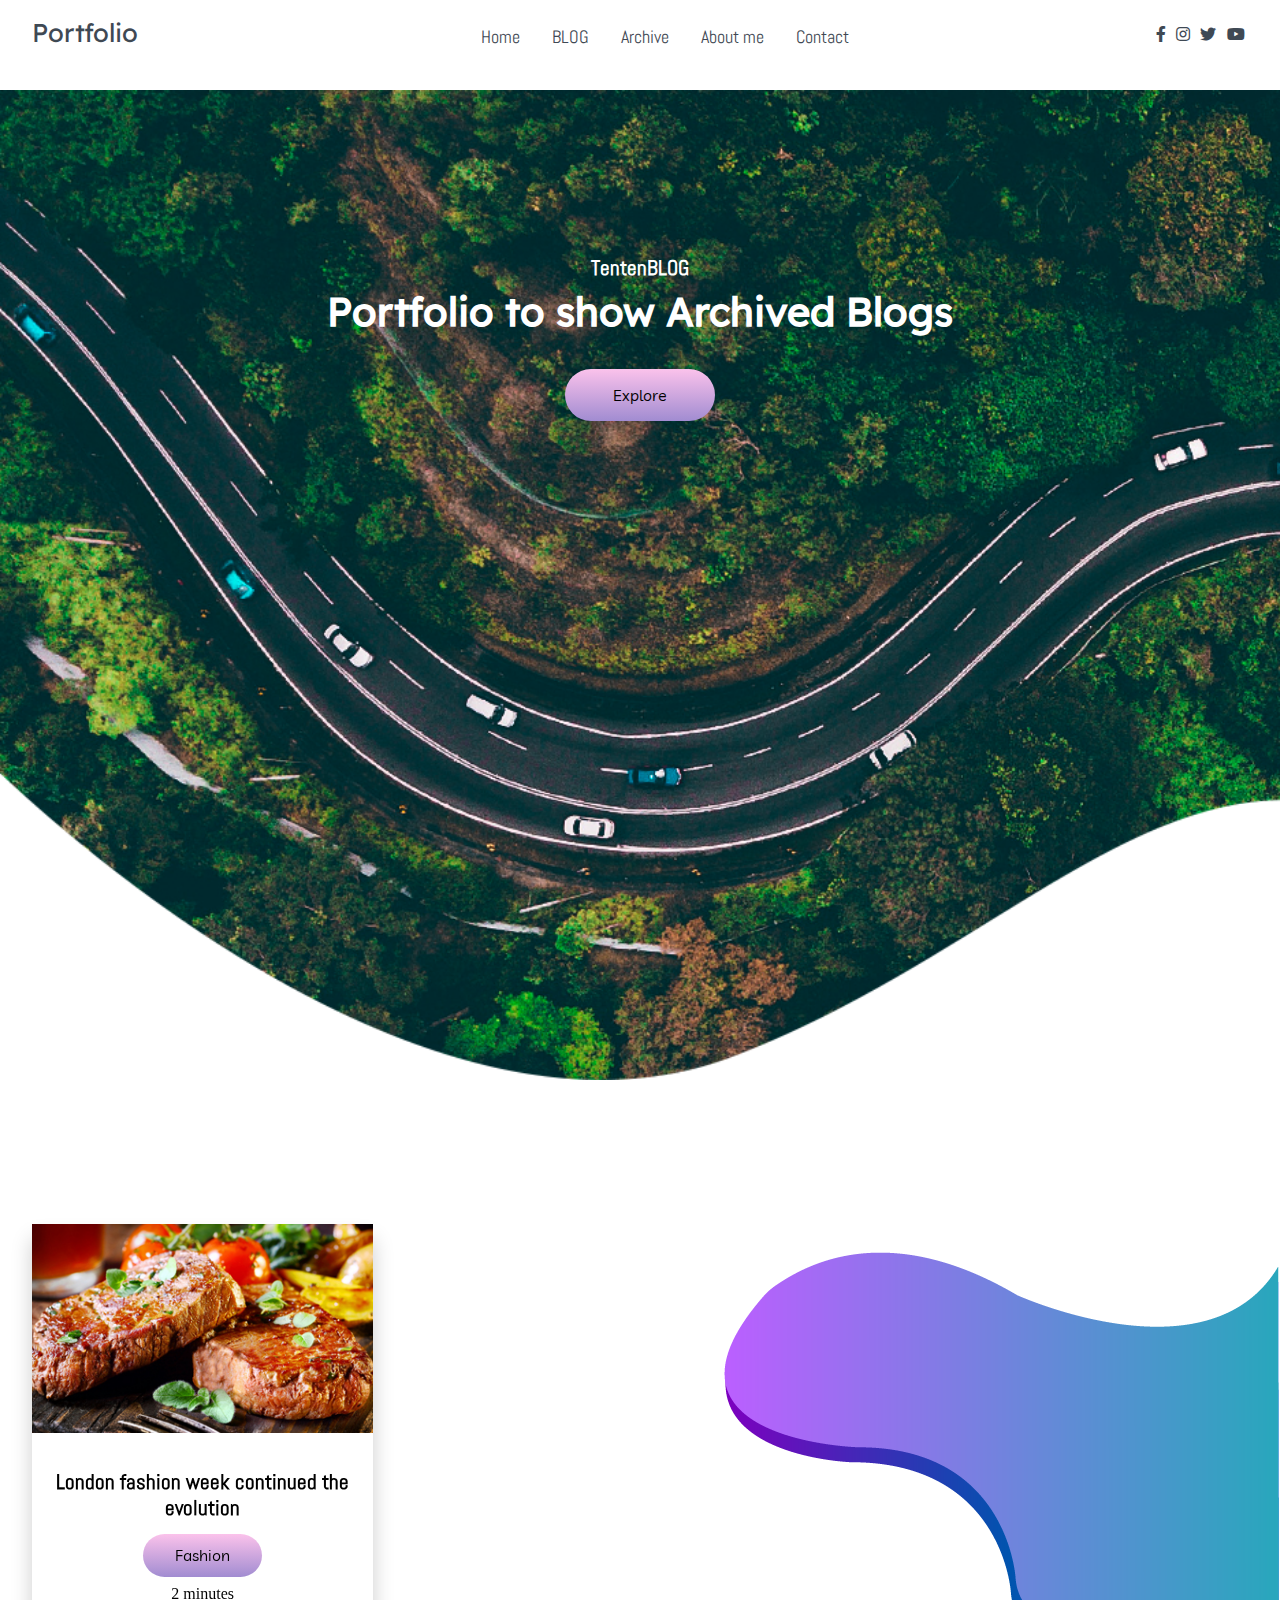
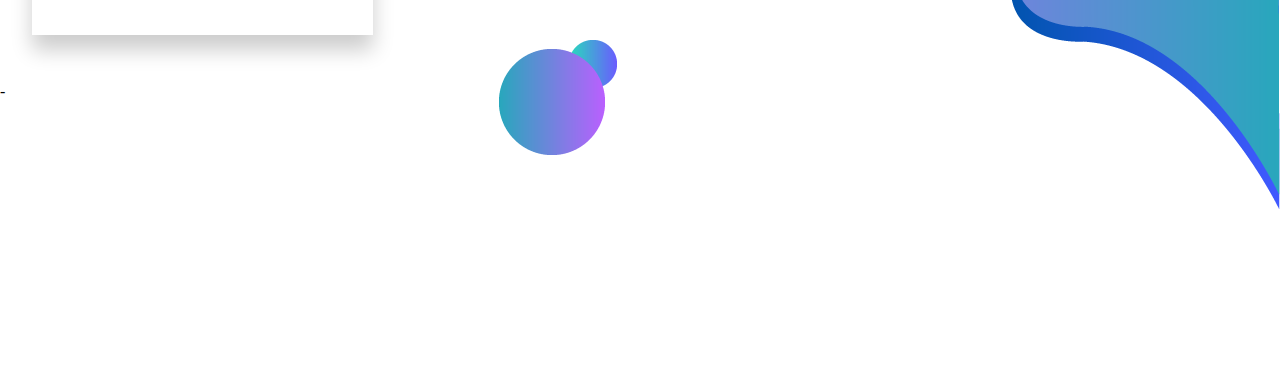
==== index.html @ d6007e3b "commit codeblog main +asset" ====
<!DOCTYPE html>
<html lang="en">
    
<head>
    <meta charset="UTF-8">
    <meta http-equiv="X-UA-Compatible" content="IE=edge">
    <meta name="viewport" content="width=device-width, initial-scale=1.0">
    <title>TentenBLOG</title>

    <!-- Custom style-->
    <link rel="stylesheet" href="css/all.css">
    <link rel="stylesheet" href="css/owl.carousel.min.css">
    <link rel="stylesheet" href="css/owl.theme.default.min.css">
    <link rel="stylesheet" href="css/style.css">

</head>
<body>

    <!----------- Navigation ------------->
    <nav class="nav"> 
        <div class  = 'nav-menu flex-row'>
            <div class="nav-brand">
                <a href="#" class="text-gray">Portfolio</a>
            </div>
                <div class="toggle-collapse">
                    <div class="toggle-icons">
                        <i class="fas fa-bars"></i>
                    </div>
                </div>
            <div>
            <ul class='nav-items'> 
                <li class="nav-link">
                    <a href="#">Home</a>
                </li>
                <li class="nav-link">
                    <a href="#">BLOG</a>
                </li>
                <li class="nav-link">
                    <a href="#">Archive</a>
                </li>
                <li class="nav-link">
                    <a href="#">About me</a>
                </li>
                <li class="nav-link">
                    <a href="#">Contact</a>
                </li>
            </ul> 
            </div>
            <div class="social text-gray">
                <a href='#'><i class="fab fa-facebook-f"></i></a>
                <a href='#'><i class="fab fa-instagram"></i></a>
                <a href='#'><i class="fab fa-twitter"></i></a>
                <a href='#'><i class="fab fa-youtube"></i></a>
                <!-- <a href='#'><i class="fab fa-medium"></i></a> -->
            </div>
        </div>

    </nav>
    <!----------- Navigation ------------->


    <!----------- Main ------------->
    <main>
        <!---------site title------------->
        <section class="site-title">
            <div class="site-background">
                <h3>TentenBLOG</h3>
                <h1>Portfolio to show Archived Blogs</h1> 
                <button class="btn">Explore</button>
            </div>
        </section>

    <!------site tittle-->
    <!----- BLog Carousel ------>
    <section>
        <div class="blog">
            <div class="container">
                <div class = "owl-carousel owl-theme blog-post">
                    <div class="blog-content">
                        <img src= './assets/Blog-post/post-1.jpg' alt = 'post-1'> 
                        <div class="blog-title">
                            <h3>London fashion week continued the evolution</h3>
                            <button class='btn btn-blog'> Fashion</button>
                            <span>2 minutes</span> 
                        </div>
                    </div>
                </div>-
            </div>
        </div>
        </section>

    <!----------- Main ------------->



    
    </main> 


    <!----------- Navigation ------------->

    <script src="js/Jquery3.6.0.min.js"></script>

    <script src="js/owl.carousel.min.js"></script>
     <!-- custom javascript -->    
    <script src="./js/main.js"></script>
</body>
</html>
---- css/style.css ----
@import url('../css/fonts.css');

html, body {
    margin: 0%;
    box-sizing: border-box;
    overflow-x: hidden;

}
:root{  
    /* Theme color  */
    --text-gray:#3f4954;
    --text-light: #686666da;
    --bg-color: #0f0f0f; 
    --white : #fff;
    --midnight: #104f55;
    --yellow1 : #FFE699;
    --yellow2 : #FFF9B6;
    --pink1 : #FF9292;
    --pink2 : #FFCCD2; 

    /* gradient color */
    --sunset: linear-gradient(120deg, #a6c0fe 0%, #f68084 100%);
    --sky: linear-gradient(120deg, #a1c4fd 0%, #c2e9fb 100%);
    --rainny : linear-gradient(to top, #a18cd1 0%, #fbc2eb 100%);
    --spring : linear-gradient(to top, #fad0c4 0%, #ffd1ff 100%);


    /* theme font-family */
    --Abel:'Abel',cursive; 
    --Anton:'Anton',cursive;
    --Josefin:'Josefin',cursive;
    --Lexend:'Lexend',cursive; 
    --Livvic:'Livvic',cursive;

}
a{
    text-decoration: none; 
    color: var(--text-gray); 
}
.flex-row{ 
    display: flex; 
    flex-direction: row;
    flex-wrap: wrap;  
}

ul{
    list-style-type: none;
}

h1{ 
    font-family: var(--Lexend);
    font-size:  2.5rem; 

}

h2{ 
    font-family: var(--Lexend);

}

h3{
    font-family: var(--Abel);
    font-size: 1.3rem;

}

button.btn{
     border: none;
     border-radius: 2rem;
     padding: 1rem 3rem;
     font-size: 1rem; 
     font-family: var(--Livvic);
    cursor: pointer;
}
/*---nav bar---*/
.nav{ 
    background :white ;
    padding :0 2rem ; 
    height : 0rem; 
    min-height : 10vh; 
    overflow : hidden;
    transition : height 1s ease-in-out;

}

.nav .nav-menu{
     justify-content: space-between;
}

.nav .toggle-collapse{
    position: absolute;
    top: 0%;
    width:90%; 
    cursor: pointer;
    display : none ;
}
.nav .toggle-collapse .toggle-icons{
    display: flex;
    justify-content: flex-end;
    padding : 1.7rem 0; 
}

.nav .toggle-collapse .toggle-icons i{ 
    font-size: 1.4rem;
    color: var(--text-gray);
}

.collapse{
    height: 30rem;
}

.nav .nav-items{ 

    display: flex;
    margin : 0;
    
}

.nav .nav-items .nav-link{ 
    padding : 1.6rem 1rem ;
    font-size : 1.1rem; 
    position : relative;
    font-family : var(--Abel);
    font-size : 1.1rem; 
}

/* tenten can edit later */
.nav .nav-items .nav-link:hover{ 
    background-color : var(--pink1); 
}

.nav .nav-items .nav-link:hover a{
     color : var(--white);
}
.nav .nav-brand a{
    font-size:1.6rem;
    padding :1rem 0 ; 
    display : block;
    font-family :var(--Lexend);
    font-size: 1.6rem; 
}

.nav .social{ 
    padding : 1.4rem 0; 

}

.nav .social i{
    padding : 0.2rem;
}

.nav .social i:hover{
    color : var(--pink2);
} 

/*--------------Main content--------------------*/

main .site-title{ 
    background:url('../assets/Background-image.png');
    background-size: cover; 
    height: 110vh;
    display: flex;
    justify-content: center;
}

main .site-title .site-background{
    padding-top : 10rem; 
    text-align: center; 
    color: var(--white);

}

main .site-title h1,h3{ 
    margin: .3rem;
}

main .site-title .btn{ 
    margin:1.8rem; 
    background: var(--rainny);
}

main .site-title .btn:hover{ 
    background: var(--spring);
    border: 1px solid var(--white);
}
/*---------------blog----------------------*/ 
main .blog{ 
    background: url('../assets/Abract01.png');
    background-repeat: no-repeat;
    background-position: right; 
    height: 100vh;
    width: 100%;
}
main .blog .blog-post{ 
    padding-top : 6rem; 

}
main .blog-post .blog-content{
    display: flex; 
    flex-direction: column; 
    text-align: center;
    width : 80%;
    margin: 3rem 2rem; 
    box-shadow : 0 15px 20px rgba(0,0,0,0.2);
}

main .blog-content .blog-title{ 
    padding : 2rem 0 ; 
}

main .blog-content .btn-blog{
    padding : .7rem 2rem; 
    background: var(--rainny);
    margin : .5rem;
}

main .blog-content .btn-blog:hover {
    padding: .7rem 2rem;
    background: var(--spring);
    margin: .5rem;
}

main .blog-content span{ 
    display: block;
}
/*--------------Main content--------------------*/

/* Viewport less than or eaqual to 750px */
@media only screen and (max-width: 750px) {
    .nav .nav-menu,.nav .nav-items{
        flex-direction: column; 

    }
    .nav .toggle-collapse{
        display : initial;
    }
}
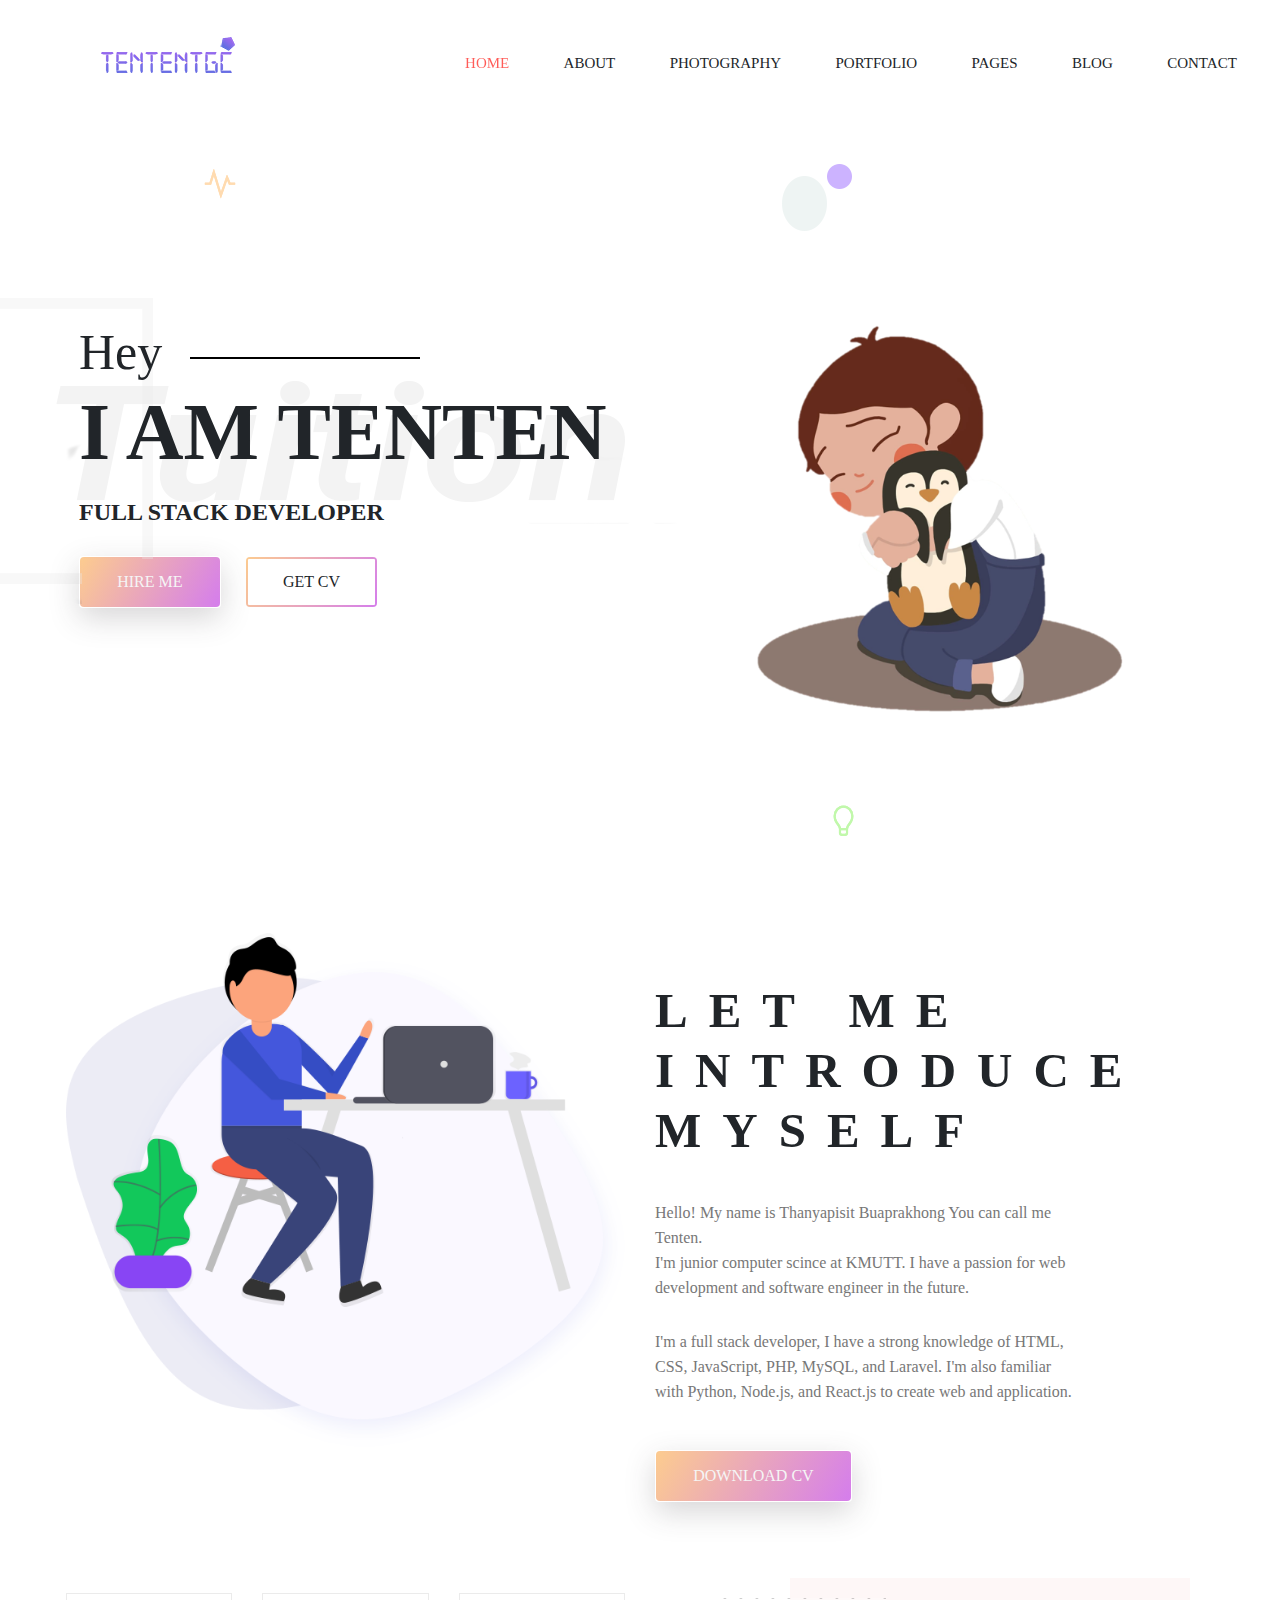
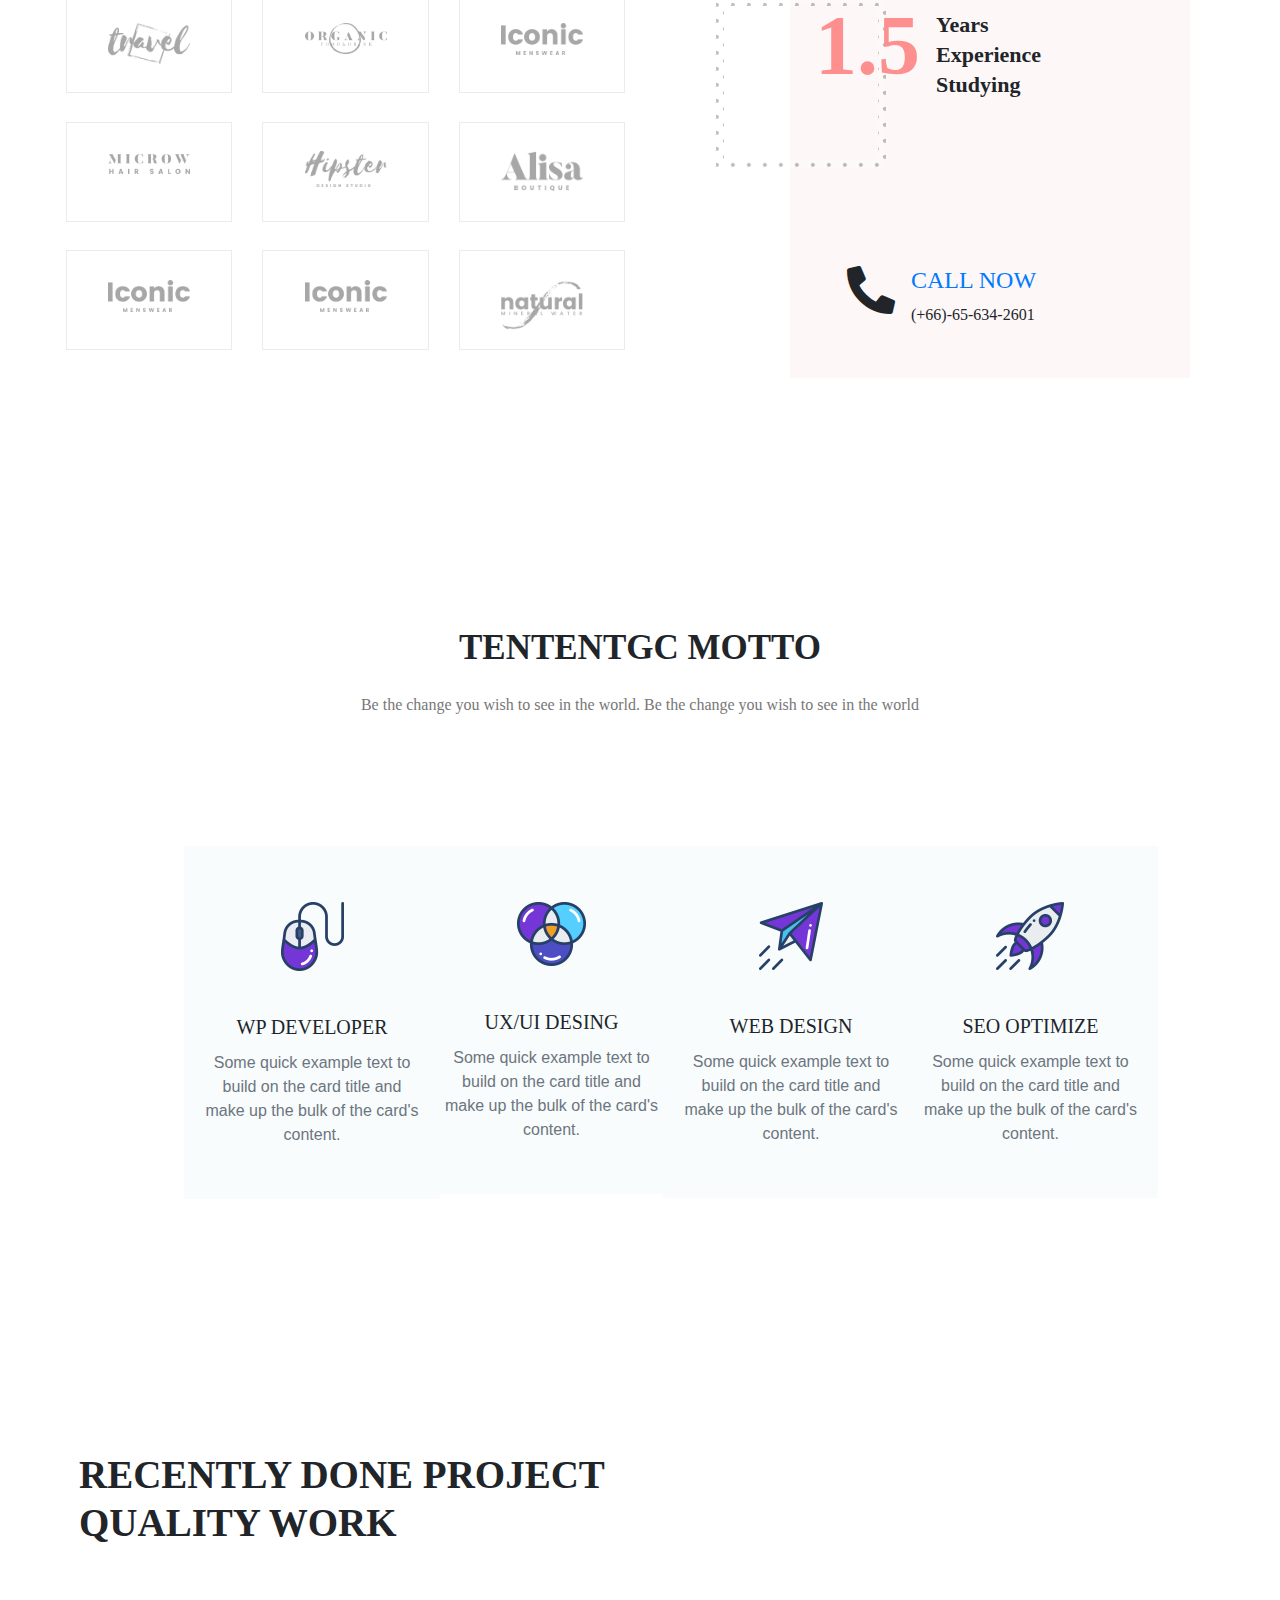
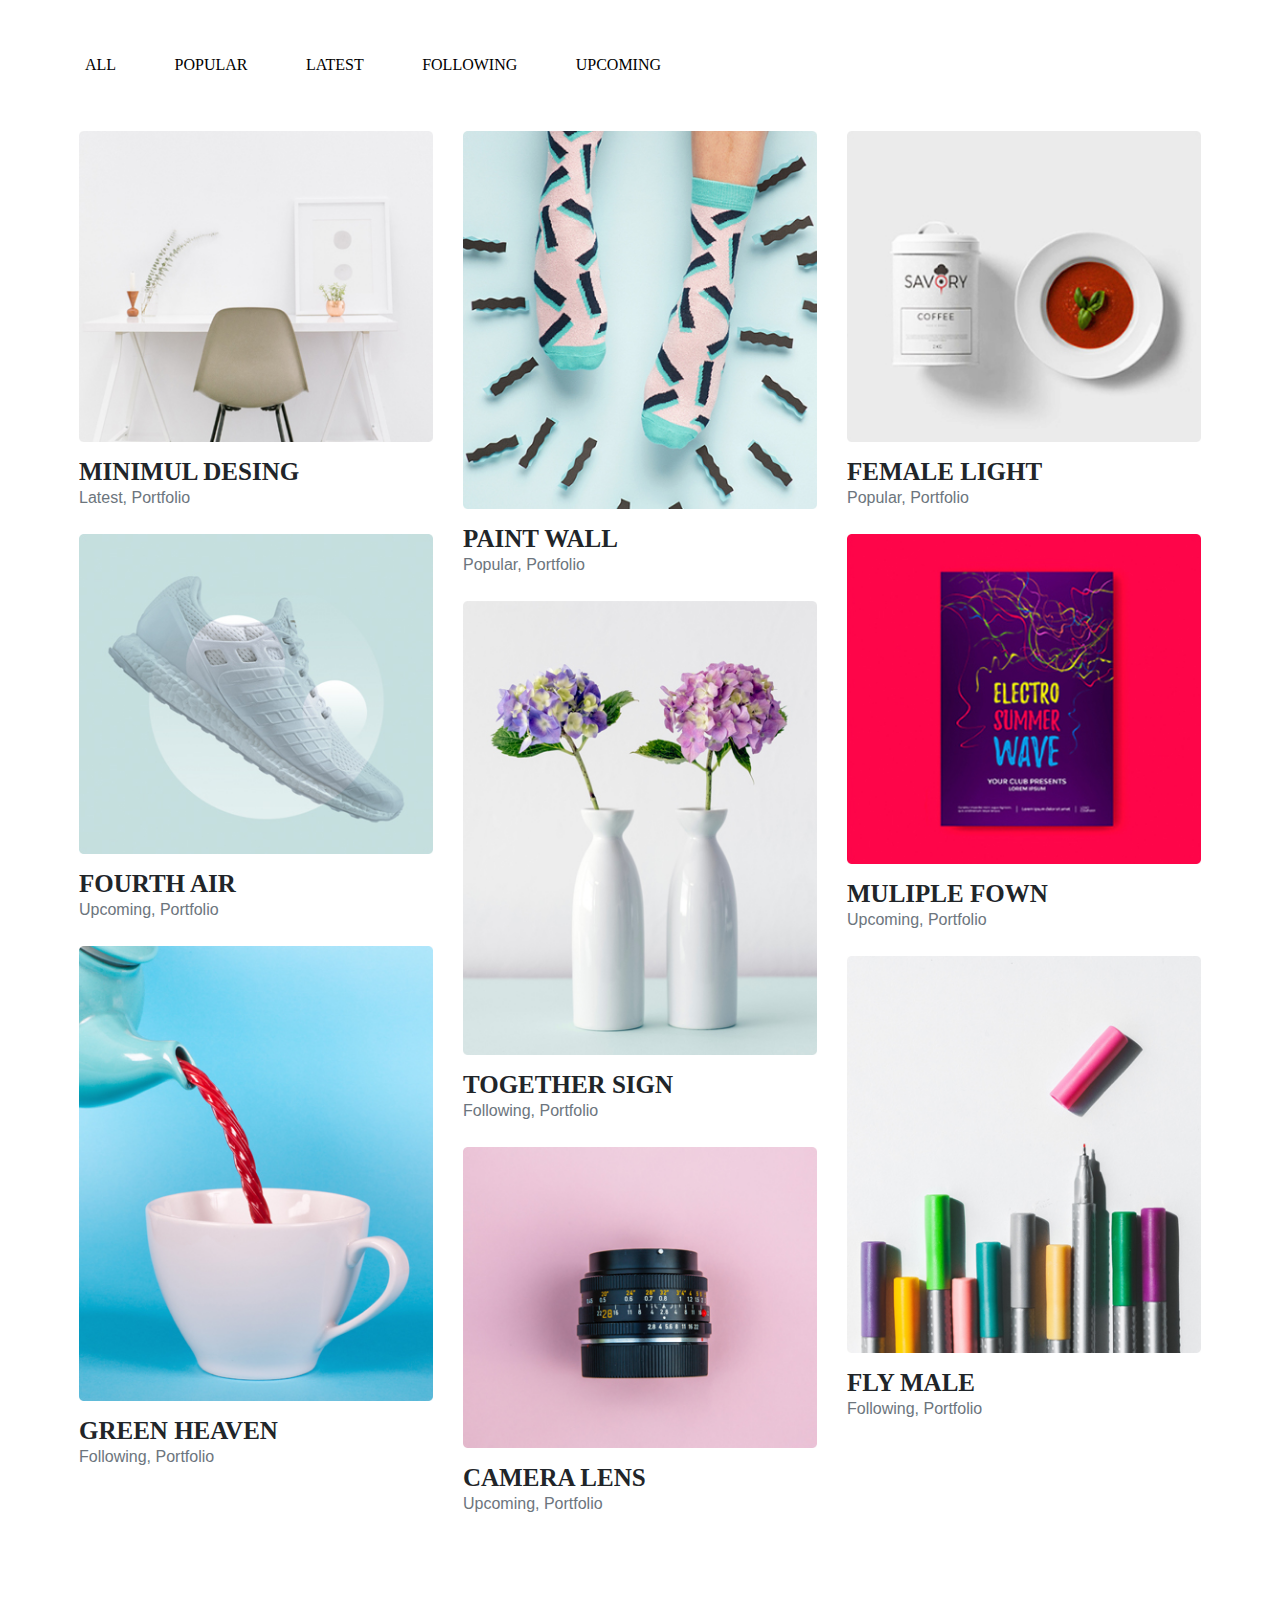
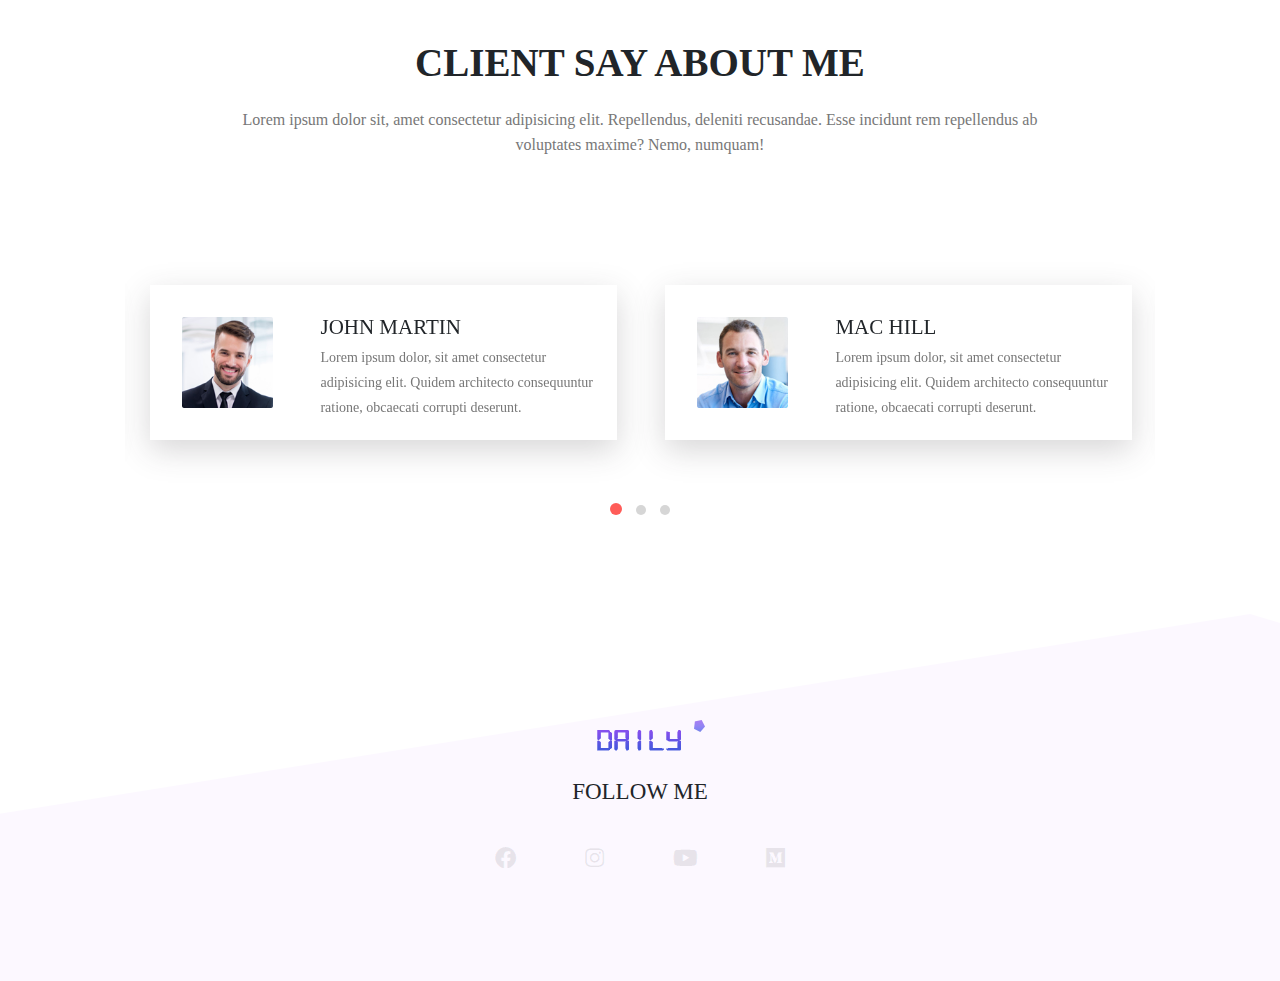
==== commit 6c1c9371: "jj" ====
--- a/index.html
+++ b/index.html
@@ -1,108 +1,576 @@
 <!DOCTYPE html>
 <html lang="en">
-    
+
 <head>
     <meta charset="UTF-8">
-    <meta http-equiv="X-UA-Compatible" content="IE=edge">
     <meta name="viewport" content="width=device-width, initial-scale=1.0">
-    <title>TentenBLOG</title>
-
-    <!-- Custom style-->
-    <link rel="stylesheet" href="css/all.css">
-    <link rel="stylesheet" href="css/owl.carousel.min.css">
-    <link rel="stylesheet" href="css/owl.theme.default.min.css">
-    <link rel="stylesheet" href="css/style.css">
+    <meta http-equiv="X-UA-Compatible" content="ie=edge">
+    <title>tenten tgc</title>
+
+
+    <!--  Bootstrap css file  -->
+    <link rel="stylesheet" href="./css/bootstrap.min.css">
+
+    <!--  font awesome icons  -->
+    <link rel="stylesheet" href="./css/all.min.css">
+
+
+    <!--  Magnific Popup css file  -->
+    <link rel="stylesheet" href="./vendor/Magnific-Popup/dist/magnific-popup.css">
+
+
+    <!--  Owl-carousel css file  -->
+    <link rel="stylesheet" href="./vendor/owl-carousel/css/owl.carousel.min.css">
+    <link rel="stylesheet" href="./vendor/owl-carousel/css/owl.theme.default.min.css">
+
+
+    <!--  custom css file  -->
+    <link rel="stylesheet" href="./css/style.css">
+
+    <!--  Responsive css file  -->
+    <link rel="stylesheet" href="./css/responsive.css">
 
 </head>
+
 <body>
 
-    <!----------- Navigation ------------->
-    <nav class="nav"> 
-        <div class  = 'nav-menu flex-row'>
-            <div class="nav-brand">
-                <a href="#" class="text-gray">Portfolio</a>
-            </div>
-                <div class="toggle-collapse">
-                    <div class="toggle-icons">
-                        <i class="fas fa-bars"></i>
-                    </div>
-                </div>
-            <div>
-            <ul class='nav-items'> 
-                <li class="nav-link">
-                    <a href="#">Home</a>
-                </li>
-                <li class="nav-link">
-                    <a href="#">BLOG</a>
-                </li>
-                <li class="nav-link">
-                    <a href="#">Archive</a>
-                </li>
-                <li class="nav-link">
-                    <a href="#">About me</a>
-                </li>
-                <li class="nav-link">
-                    <a href="#">Contact</a>
-                </li>
-            </ul> 
-            </div>
-            <div class="social text-gray">
-                <a href='#'><i class="fab fa-facebook-f"></i></a>
-                <a href='#'><i class="fab fa-instagram"></i></a>
-                <a href='#'><i class="fab fa-twitter"></i></a>
-                <a href='#'><i class="fab fa-youtube"></i></a>
-                <!-- <a href='#'><i class="fab fa-medium"></i></a> -->
-            </div>
+
+    <!--  ======================= Start Header Area ============================== -->
+
+    <header class="header_area">
+        <div class="main-menu">
+            <nav class="navbar navbar-expand-lg navbar-light">
+                <a class="navbar-brand" href="#"><img src="./img/logo2.png" alt="logo"></a>
+                <button class="navbar-toggler" type="button" data-toggle="collapse" data-target="#navbarNav"
+                    aria-controls="navbarNav" aria-expanded="false" aria-label="Toggle navigation">
+                    <span class="navbar-toggler-icon"></span>
+                </button>
+                <div class="collapse navbar-collapse" id="navbarNav">
+                    <div class="mr-auto"></div>
+                    <ul class="navbar-nav">
+                        <li class="nav-item active">
+                            <a class="nav-link" href="#">Home <span class="sr-only">(current)</span></a>
+                        </li>
+                        <li class="nav-item">
+                            <a class="nav-link" href="#">about</a>
+                        </li>
+                        <li class="nav-item">
+                            <a class="nav-link" href="#">photography</a>
+                        </li>
+                        <li class="nav-item">
+                            <a class="nav-link" href="#">portfolio</a>
+                        </li>
+                        <li class="nav-item">
+                            <a class="nav-link" href="#">pages</a>
+                        </li>
+                        <li class="nav-item">
+                            <a class="nav-link" href="#">blog</a>
+                        </li>
+                        <li class="nav-item">
+                            <a class="nav-link" href="#">contact</a>
+                        </li>
+
+                    </ul>
+                </div>
+            </nav>
         </div>
-
-    </nav>
-    <!----------- Navigation ------------->
-
-
-    <!----------- Main ------------->
-    <main>
-        <!---------site title------------->
-        <section class="site-title">
-            <div class="site-background">
-                <h3>TentenBLOG</h3>
-                <h1>Portfolio to show Archived Blogs</h1> 
-                <button class="btn">Explore</button>
+    </header>
+
+    <!--  ======================= End Header Area ============================== -->
+
+    <!--  ======================= Start Main Area ================================ -->
+    <main class="site-main">
+
+
+        <!--  ======================= Start Banner Area =======================  -->
+        <section class="site-banner">
+            <div class="container">
+                <div class="row">
+                    <div class="col-lg-6 col-md-12 site-title">
+                        <h3 class="title-text">Hey</h3>
+                        <h1 class="title-text text-uppercase">I am Tenten</h1>
+                        <h4 class="title-text text-uppercase">full stack Developer</h4>
+                        <div class="site-buttons">
+                            <div class="d-flex flex-row flex-wrap">
+                                <button type="button" class="btn button primary-button mr-4 text-uppercase">hire
+                                    me</button>
+                                <button type="button" class="btn button secondary-button text-uppercase">Get cv</button>
+                            </div>
+                        </div>
+                    </div>
+                    <div class="col-lg-6 col-md-12 banner-image">
+                        <img src="./img/banner/bg1.png" alt="banner-img" class="img-fluid">
+                    </div>
+                </div>
             </div>
         </section>
-
-    <!------site tittle-->
-    <!----- BLog Carousel ------>
-    <section>
-        <div class="blog">
+        <!--  ======================= End Banner Area =======================  -->
+
+        <!--  ========================= About Area ==========================  -->
+
+        <section class="about-area">
+            <div class="container-fluid">
+                <div class="row">
+                    <div class="col-lg-6 col-md-12">
+                        <div class="about-image">
+                            <img src="./img/about-us.png" alt="About us" class="img-fluid">
+                        </div>
+                    </div>
+                    <div class="col-lg-6 col-md-12 about-title">
+                        <h2 class="text-uppercase pt-5">
+                            <span>Let me</span>
+                            <span>introduce</span>
+                            <span>myself</span>
+                        </h2>
+                        <div class="paragraph py-4 w-75">
+                            <p class="para">
+                                Hello! My name is Thanyapisit Buaprakhong You can call me Tenten.<br>I'm junior computer scince at KMUTT. I have a passion for web development and software engineer in the future.
+                            </p>
+                            <p class="para">
+                                I'm a full stack developer, I have a strong knowledge of HTML, CSS, JavaScript, PHP, MySQL, and Laravel. I'm also familiar with Python, Node.js, and React.js to create web and application.
+                            </p>
+                        </div>
+                        <button type="button" class="btn button primary-button text-uppercase">Download cv</button>
+                    </div>
+                </div>
+            </div>
+        </section>
+
+        <!--  ========================= End About Area ==========================  -->
+
+        <!--  ======================== Brand Area ==============================  -->
+
+        <section class="brand-area">
+            <div class="container-fluid">
+                <div class="row">
+                    <div class="col-xl-6 col-lg-12 col-md-12">
+                        <div class="first-row row">
+                            <div class="col-lg-4 col-md-6 col-sm-6">
+                                <div class="single-brand">
+                                    <img src="./img/brands/logo1.png" alt="Brand-1 ">
+                                </div>
+                            </div>
+                            <div class="col-lg-4 col-md-6 col-sm-6">
+                                <div class="single-brand">
+                                    <img src="./img/brands/logo2.png" alt="Brand-2 ">
+                                </div>
+                            </div>
+                            <div class="col-lg-4 col-md-6 col-sm-6">
+                                <div class="single-brand">
+                                    <img src="./img/brands/logo3.png" alt="Brand-3 ">
+                                </div>
+                            </div>
+                            <div class="col-lg-4 col-md-6 col-sm-6">
+                                <div class="single-brand">
+                                    <img src="./img/brands/logo4.png" alt="Brand-4">
+                                </div>
+                            </div>
+                            <div class="col-lg-4 col-md-6 col-sm-6">
+                                <div class="single-brand">
+                                    <img src="./img/brands/logo5.png" alt="Brand-5 ">
+                                </div>
+                            </div>
+                            <div class="col-lg-4 col-md-6 col-sm-6">
+                                <div class="single-brand">
+                                    <img src="./img/brands/logo6.png" alt="Brand-6">
+                                </div>
+                            </div>
+                            <div class="col-lg-4 col-md-6 col-sm-6">
+                                <div class="single-brand">
+                                    <img src="./img/brands/logo7.png" alt="Brand-7 ">
+                                </div>
+                            </div>
+                            <div class="col-lg-4 col-md-6 col-sm-6">
+                                <div class="single-brand">
+                                    <img src="./img/brands/logo8.png" alt="Brand-8 ">
+                                </div>
+                            </div>
+                            <div class="col-lg-4 col-md-6 col-sm-6">
+                                <div class="single-brand">
+                                    <img src="./img/brands/logo9.png" alt="Brand-9">
+                                </div>
+                            </div>
+                        </div>
+                    </div>
+                    <div class="col-xl-6 col-lg-12 col-md-12">
+                        <div class="experience-area">
+                            <div class="d-flex flex-row years-area">
+                                <h2 class="p-3 years">1.5</h2>
+                                <h2>
+                                    <span>Years</span>
+                                    <span>Experience</span>
+                                    <span>Studying</span>
+                                </h2>
+                            </div>
+                            <div class="d-flex flex-row flex-wrap call-area">
+                                <span><i class="fas fa-phone-alt fa-3x px-3"></i></span>
+                                <div class="call-now">
+                                    <a href="#" class="text-uppercase h4 font-roboto">Call Now</a>
+                                    <span class="font-roboto py-2">(+66)-65-634-2601</span>
+                                </div>
+                            </div>
+                            <div class="bg-panel"></div>
+                        </div>
+                    </div>
+                </div>
+            </div>
+        </section>
+
+        <!--  ======================== End Brand Area ==============================  -->
+
+        <!--  ====================== Start Services Area =============================  -->
+
+        <section class="services-area">
             <div class="container">
-                <div class = "owl-carousel owl-theme blog-post">
-                    <div class="blog-content">
-                        <img src= './assets/Blog-post/post-1.jpg' alt = 'post-1'> 
-                        <div class="blog-title">
-                            <h3>London fashion week continued the evolution</h3>
-                            <button class='btn btn-blog'> Fashion</button>
-                            <span>2 minutes</span> 
-                        </div>
-                    </div>
-                </div>-
+                <div class="row">
+                    <div class="col-lg-12 text-center services-title">
+                        <h1 class="text-uppercase title-text">Tententgc Motto</h1>
+                        <p class="para">
+                          Be the change you wish to see in the world. Be the change you wish to see in the world
+                        </p>
+                    </div>
+                </div>
+                <div class="container services-list">
+                    <div class="row">
+                        <div class="col-lg-3 col-md-6 col-sm-12">
+                            <div class="services">
+                                <div class="sevices-img text-center py-4">
+                                    <img src="./img/services/s1.png" alt="Services-1">
+                                </div>
+                                <div class="card-body text-center">
+                                    <h5 class="card-title text-uppercase font-roboto">Wp developer</h5>
+                                    <p class="card-text text-secondary">
+                                        Some quick example text to build on the card
+                                        title and make up
+                                        the bulk of the card's content.
+                                    </p>
+                                </div>
+                            </div>
+                        </div>
+                        <div class="col-lg-3 col-md-6 col-sm-12">
+                            <div class="services">
+                                <div class="sevices-img text-center py-4">
+                                    <img src="./img/services/s2.png" alt="Services-2">
+                                </div>
+                                <div class="card-body text-center">
+                                    <h5 class="card-title text-uppercase font-roboto">ux/ui desing</h5>
+                                    <p class="card-text text-secondary">
+                                        Some quick example text to build on the card
+                                        title and make up
+                                        the bulk of the card's content.
+                                    </p>
+                                </div>
+                            </div>
+                        </div>
+                        <div class="col-lg-3 col-md-6 col-sm-12">
+                            <div class="services">
+                                <div class="sevices-img text-center py-4">
+                                    <img src="./img/services/s3.png" alt="Services-3">
+                                </div>
+                                <div class="card-body text-center">
+                                    <h5 class="card-title text-uppercase font-roboto">web design</h5>
+                                    <p class="card-text text-secondary">
+                                        Some quick example text to build on the card
+                                        title and make up
+                                        the bulk of the card's content.
+                                    </p>
+                                </div>
+                            </div>
+                        </div>
+                        <div class="col-lg-3 col-md-6 col-sm-12">
+                            <div class="services">
+                                <div class="sevices-img text-center py-4">
+                                    <img src="./img/services/s4.png" alt="Services-4">
+                                </div>
+                                <div class="card-body text-center">
+                                    <h5 class="card-title text-uppercase font-roboto">seo optimize</h5>
+                                    <p class="card-text text-secondary">
+                                        Some quick example text to build on the card
+                                        title and make up
+                                        the bulk of the card's content.
+                                    </p>
+                                </div>
+                            </div>
+                        </div>
+                    </div>
+                </div>
+            </div>
+        </section>
+
+        <!--  ====================== End Services Area =============================  -->
+
+        <!--  ======================= Project Area =============================  -->
+
+        <section class="project-area">
+            <div class="container">
+                <div class="project-title pb-5">
+                    <h1 class="text-uppercase title-h1">Recently Done Project</h1>
+                    <h1 class="text-uppercase title-h1">Quality Work</h1>
+                </div>
+
+                <div class="button-group">
+                    <button type="button" class="active" id="btn1" data-filter="*">All</button>
+                    <button type="button" data-filter=".popular">Popular</button>
+                    <button type="button" data-filter=".latest">Latest</button>
+                    <button type="button" data-filter=".following">Following</button>
+                    <button type="button" data-filter=".upcoming">Upcoming</button>
+                </div>
+
+                <div class="row grid">
+                    <div class="col-lg-4 col-md-6 col-sm-12 element-item latest">
+                        <div class="our-project">
+                            <div class="img">
+                                <a class="test-popup-link" href="./img/portfolio/p1.jpg">
+                                    <img src="./img/portfolio/p1.jpg" alt="portfolio-1" class="img-fluid">
+                                </a>
+                            </div>
+                            <div class="title py-4">
+                                <h4 class="text-uppercase">Minimul Desing</h4>
+                                <span class="text-secondary">Latest, Portfolio</span>
+                            </div>
+                        </div>
+                    </div>
+                    <div class="col-lg-4 col-md-6 col-sm-12 element-item popular">
+                        <div class="our-project">
+                            <div class="img">
+                                <a class="test-popup-link" href="./img/portfolio/p2.jpg">
+                                    <img src="./img/portfolio/p2.jpg" alt="portfolio-2" class="img-fluid">
+                                </a>
+                            </div>
+                            <div class="title py-4">
+                                <h4 class="text-uppercase">Paint Wall</h4>
+                                <span class="text-secondary">Popular, Portfolio</span>
+                            </div>
+                        </div>
+                    </div>
+                    <div class="col-lg-4 col-md-6 col-sm-12 element-item popular">
+                        <div class="our-project">
+                            <div class="img">
+                                <a class="test-popup-link" href="./img/portfolio/p3.jpg">
+                                    <img src="./img/portfolio/p3.jpg" alt="portfolio-3" class="img-fluid">
+                                </a>
+                            </div>
+                            <div class="title py-4">
+                                <h4 class="text-uppercase">Female light</h4>
+                                <span class="text-secondary">Popular, Portfolio</span>
+                            </div>
+                        </div>
+                    </div>
+                    <div class="col-lg-4 col-md-6 col-sm-12 element-item upcoming">
+                        <div class="our-project">
+                            <div class="img">
+                                <a class="test-popup-link" href="./img/portfolio/p4.jpg">
+                                    <img src="./img/portfolio/p4.jpg" alt="portfolio-4" class="img-fluid">
+                                </a>
+                            </div>
+                            <div class="title py-4">
+                                <h4 class="text-uppercase">Fourth Air</h4>
+                                <span class="text-secondary">Upcoming, Portfolio</span>
+                            </div>
+                        </div>
+                    </div>
+                    <div class="col-lg-4 col-md-6 col-sm-12 element-item upcoming">
+                        <div class="our-project">
+                            <div class="img">
+                                <a class="test-popup-link" href="./img/portfolio/p5.jpg">
+                                    <img src="./img/portfolio/p5.jpg" alt="portfolio-5" class="img-fluid">
+                                </a>
+                            </div>
+                            <div class="title py-4">
+                                <h4 class="text-uppercase">Muliple fown</h4>
+                                <span class="text-secondary">Upcoming, Portfolio</span>
+                            </div>
+                        </div>
+                    </div>
+                    <div class="col-lg-4 col-md-6 col-sm-12 element-item following">
+                        <div class="our-project">
+                            <div class="img">
+                                <a class="test-popup-link" href="./img/portfolio/p6.jpg">
+                                    <img src="./img/portfolio/p6.jpg" alt="portfolio-6" class="img-fluid">
+                                </a>
+                            </div>
+                            <div class="title py-4">
+                                <h4 class="text-uppercase">Together sign</h4>
+                                <span class="text-secondary">Following, Portfolio</span>
+                            </div>
+                        </div>
+                    </div>
+                    <div class="col-lg-4 col-md-6 col-sm-12 element-item following">
+                        <div class="our-project">
+                            <div class="img">
+                                <a class="test-popup-link" href="./img/portfolio/p7.jpg">
+                                    <img src="./img/portfolio/p7.jpg" alt="portfolio-7" class="img-fluid">
+                                </a>
+                            </div>
+                            <div class="title py-4">
+                                <h4 class="text-uppercase">Green Heaven</h4>
+                                <span class="text-secondary">Following, Portfolio</span>
+                            </div>
+                        </div>
+                    </div>
+                    <div class="col-lg-4 col-md-6 col-sm-12 element-item following">
+                        <div class="our-project">
+                            <div class="img">
+                                <a class="test-popup-link" href="./img/portfolio/p8.jpg">
+                                    <img src="./img/portfolio/p8.jpg" alt="portfolio-8" class="img-fluid">
+                                </a>
+                            </div>
+                            <div class="title py-4">
+                                <h4 class="text-uppercase">Fly Male</h4>
+                                <span class="text-secondary">Following, Portfolio</span>
+                            </div>
+                        </div>
+                    </div>
+                    <div class="col-lg-4 col-md-6 col-sm-12 element-item upcoming">
+                        <div class="our-project">
+                            <div class="img">
+                                <a class="test-popup-link" href="./img/portfolio/p9.jpg">
+                                    <img src="./img/portfolio/p9.jpg" alt="portfolio-9" class="img-fluid">
+                                </a>
+                            </div>
+                            <div class="title py-4">
+                                <h4 class="text-uppercase">Camera Lens</h4>
+                                <span class="text-secondary">Upcoming, Portfolio</span>
+                            </div>
+                        </div>
+                    </div>
+                </div>
+            </div>
+        </section>
+
+        <!--  ======================= End Project Area =============================  -->
+
+        <!--  ======================== About Me Area ==============================  -->
+
+        <section class="about-area">
+            <div class="container">
+                <div class="row text-center">
+                    <div class="col-12">
+                        <div class="about-title">
+                            <h1 class="text-uppercase title-h1">Client Say about me</h1>
+                            <p class="para">
+                                Lorem ipsum dolor sit, amet consectetur adipisicing elit. Repellendus, deleniti
+                                recusandae. Esse incidunt rem repellendus ab voluptates maxime? Nemo, numquam!
+                            </p>
+                        </div>
+                    </div>
+                </div>
+            </div>
+
+            <div class="container carousel py-lg-5">
+                <div class="owl-carousel owl-theme">
+                    <div class="client row">
+                        <div class="col-lg-4 col-md-12 client-img">
+                            <img src="./img/testimonials/t1.jpg" alt="img1" class="img-fluid">
+                        </div>
+                        <div class="col-lg-8 col-md-12 about-client">
+                            <h4 class="text-uppercase">John Martin</h4>
+                            <p class="para">Lorem ipsum dolor, sit amet consectetur adipisicing elit. Quidem architecto
+                                consequuntur ratione, obcaecati corrupti deserunt.</p>
+                        </div>
+                    </div>
+                    <div class="client row">
+                        <div class="col-lg-4 col-md-12 client-img">
+                            <img src="./img/testimonials/t2.jpg" alt="img2" class="img-fluid">
+                        </div>
+                        <div class="col-lg-8 col-md-12 about-client">
+                            <h4 class="text-uppercase">Mac Hill</h4>
+                            <p class="para">Lorem ipsum dolor, sit amet consectetur adipisicing elit. Quidem architecto
+                                consequuntur ratione, obcaecati corrupti deserunt.</p>
+                        </div>
+                    </div>
+                    <div class="client row">
+                        <div class="col-lg-4 col-md-12 client-img">
+                            <img src="./img/testimonials/t1.jpg" alt="img1" class="img-fluid">
+                        </div>
+                        <div class="col-lg-8 col-md-12 about-client">
+                            <h4 class="text-uppercase">John Martin</h4>
+                            <p class="para">Lorem ipsum dolor, sit amet consectetur adipisicing elit. Quidem architecto
+                                consequuntur ratione, obcaecati corrupti deserunt.</p>
+                        </div>
+                    </div>
+                    <div class="client row">
+                        <div class="col-lg-4 col-md-12 client-img">
+                            <img src="./img/testimonials/t2.jpg" alt="img2" class="img-fluid">
+                        </div>
+                        <div class="col-lg-8 col-md-12 about-client">
+                            <h4 class="text-uppercase">Mac Hill</h4>
+                            <p class="para">Lorem ipsum dolor, sit amet consectetur adipisicing elit. Quidem architecto
+                                consequuntur ratione, obcaecati corrupti deserunt.</p>
+                        </div>
+                    </div>
+                    <div class="client row">
+                        <div class="col-lg-4 col-md-12 client-img">
+                            <img src="./img/testimonials/t1.jpg" alt="img1" class="img-fluid">
+                        </div>
+                        <div class="col-lg-8 col-md-12 about-client">
+                            <h4 class="text-uppercase">John Martin</h4>
+                            <p class="para">Lorem ipsum dolor, sit amet consectetur adipisicing elit. Quidem architecto
+                                consequuntur ratione, obcaecati corrupti deserunt.</p>
+                        </div>
+                    </div>
+                    <div class="client row">
+                        <div class="col-lg-4 col-md-12 client-img">
+                            <img src="./img/testimonials/t2.jpg" alt="img2" class="img-fluid">
+                        </div>
+                        <div class="col-lg-8 col-md-12 about-client">
+                            <h4 class="text-uppercase">Mac Hill</h4>
+                            <p class="para">Lorem ipsum dolor, sit amet consectetur adipisicing elit. Quidem architecto
+                                consequuntur ratione, obcaecati corrupti deserunt.</p>
+                        </div>
+                    </div>
+                </div>
+            </div>
+
+        </section>
+
+        <!--  ======================== End About Me Area ==============================  -->
+
+        <!--  ========================== Subscribe me Area ============================  -->
+
+        <!--  ========================== End Subscribe me Area ============================  -->
+
+
+    </main>
+    <!--  ======================= End Main Area ================================ -->
+
+    <footer class="footer-area">
+        <div class="container">
+            <div class="">
+                <div class="site-logo text-center py-4">
+                    <a href="#"><img src="./img/logo.png" alt="logo"></a>
+                </div>
+                <div class="social text-center">
+                    <h5 class="text-uppercase">Follow me</h5>
+                    <a href="https://www.facebook.com/tentenTGC/"><i class="fab fa-facebook"></i></a>
+                    <a href="https://www.instagram.com/tenten_tgc/"><i class="fab fa-instagram"></i></a>
+                    <a href="https://www.youtube.com/channel/UCmYhFfQVVVVkgesHBTWo_PQ"><i class="fab fa-youtube"></i></a>
+                    <a href="https://medium.com/@nyman3527"><i class="fab fa-medium"></i></a>
+                </div>
             </div>
         </div>
-        </section>
-
-    <!----------- Main ------------->
-
-
-
-    
-    </main> 
-
-
-    <!----------- Navigation ------------->
-
-    <script src="js/Jquery3.6.0.min.js"></script>
-
-    <script src="js/owl.carousel.min.js"></script>
-     <!-- custom javascript -->    
+    </footer>
+
+
+    <!--  Jquery js file  -->
+    <script src="./js/jquery.3.4.1.js"></script>
+
+    <!--  Bootstrap js file  -->
+    <script src="./js/bootstrap.min.js"></script>
+
+    <!--  isotope js library  -->
+    <script src="./vendor/isotope/isotope.min.js"></script>
+
+    <!--  Magnific popup script file  -->
+    <script src="./vendor/Magnific-Popup/dist/jquery.magnific-popup.min.js"></script>
+
+    <!--  Owl-carousel js file  -->
+    <script src="./vendor/owl-carousel/js/owl.carousel.min.js"></script>
+
+    <!--  custom js file  -->
     <script src="./js/main.js"></script>
+
+
 </body>
+
 </html>--- a/css/all.min.css
+++ b/css/all.min.css
@@ -0,0 +1,5 @@
+/*!
+ * Font Awesome Free 5.10.2 by @fontawesome - https://fontawesome.com
+ * License - https://fontawesome.com/license/free (Icons: CC BY 4.0, Fonts: SIL OFL 1.1, Code: MIT License)
+ */
+.fa,.fab,.fad,.fal,.far,.fas{-moz-osx-font-smoothing:grayscale;-webkit-font-smoothing:antialiased;display:inline-block;font-style:normal;font-variant:normal;text-rendering:auto;line-height:1}.fa-lg{font-size:1.33333em;line-height:.75em;vertical-align:-.0667em}.fa-xs{font-size:.75em}.fa-sm{font-size:.875em}.fa-1x{font-size:1em}.fa-2x{font-size:2em}.fa-3x{font-size:3em}.fa-4x{font-size:4em}.fa-5x{font-size:5em}.fa-6x{font-size:6em}.fa-7x{font-size:7em}.fa-8x{font-size:8em}.fa-9x{font-size:9em}.fa-10x{font-size:10em}.fa-fw{text-align:center;width:1.25em}.fa-ul{list-style-type:none;margin-left:2.5em;padding-left:0}.fa-ul>li{position:relative}.fa-li{left:-2em;position:absolute;text-align:center;width:2em;line-height:inherit}.fa-border{border:.08em solid #eee;border-radius:.1em;padding:.2em .25em .15em}.fa-pull-left{float:left}.fa-pull-right{float:right}.fa.fa-pull-left,.fab.fa-pull-left,.fal.fa-pull-left,.far.fa-pull-left,.fas.fa-pull-left{margin-right:.3em}.fa.fa-pull-right,.fab.fa-pull-right,.fal.fa-pull-right,.far.fa-pull-right,.fas.fa-pull-right{margin-left:.3em}.fa-spin{-webkit-animation:fa-spin 2s linear infinite;animation:fa-spin 2s linear infinite}.fa-pulse{-webkit-animation:fa-spin 1s steps(8) infinite;animation:fa-spin 1s steps(8) infinite}@-webkit-keyframes fa-spin{0%{-webkit-transform:rotate(0deg);transform:rotate(0deg)}to{-webkit-transform:rotate(1turn);transform:rotate(1turn)}}@keyframes fa-spin{0%{-webkit-transform:rotate(0deg);transform:rotate(0deg)}to{-webkit-transform:rotate(1turn);transform:rotate(1turn)}}.fa-rotate-90{-ms-filter:"progid:DXImageTransform.Microsoft.BasicImage(rotation=1)";-webkit-transform:rotate(90deg);transform:rotate(90deg)}.fa-rotate-180{-ms-filter:"progid:DXImageTransform.Microsoft.BasicImage(rotation=2)";-webkit-transform:rotate(180deg);transform:rotate(180deg)}.fa-rotate-270{-ms-filter:"progid:DXImageTransform.Microsoft.BasicImage(rotation=3)";-webkit-transform:rotate(270deg);transform:rotate(270deg)}.fa-flip-horizontal{-ms-filter:"progid:DXImageTransform.Microsoft.BasicImage(rotation=0, mirror=1)";-webkit-transform:scaleX(-1);transform:scaleX(-1)}.fa-flip-vertical{-webkit-transform:scaleY(-1);transform:scaleY(-1)}.fa-flip-both,.fa-flip-horizontal.fa-flip-vertical,.fa-flip-vertical{-ms-filter:"progid:DXImageTransform.Microsoft.BasicImage(rotation=2, mirror=1)"}.fa-flip-both,.fa-flip-horizontal.fa-flip-vertical{-webkit-transform:scale(-1);transform:scale(-1)}:root .fa-flip-both,:root .fa-flip-horizontal,:root .fa-flip-vertical,:root .fa-rotate-90,:root .fa-rotate-180,:root .fa-rotate-270{-webkit-filter:none;filter:none}.fa-stack{display:inline-block;height:2em;line-height:2em;position:relative;vertical-align:middle;width:2.5em}.fa-stack-1x,.fa-stack-2x{left:0;position:absolute;text-align:center;width:100%}.fa-stack-1x{line-height:inherit}.fa-stack-2x{font-size:2em}.fa-inverse{color:#fff}.fa-500px:before{content:"\f26e"}.fa-accessible-icon:before{content:"\f368"}.fa-accusoft:before{content:"\f369"}.fa-acquisitions-incorporated:before{content:"\f6af"}.fa-ad:before{content:"\f641"}.fa-address-book:before{content:"\f2b9"}.fa-address-card:before{content:"\f2bb"}.fa-adjust:before{content:"\f042"}.fa-adn:before{content:"\f170"}.fa-adobe:before{content:"\f778"}.fa-adversal:before{content:"\f36a"}.fa-affiliatetheme:before{content:"\f36b"}.fa-air-freshener:before{content:"\f5d0"}.fa-airbnb:before{content:"\f834"}.fa-algolia:before{content:"\f36c"}.fa-align-center:before{content:"\f037"}.fa-align-justify:before{content:"\f039"}.fa-align-left:before{content:"\f036"}.fa-align-right:before{content:"\f038"}.fa-alipay:before{content:"\f642"}.fa-allergies:before{content:"\f461"}.fa-amazon:before{content:"\f270"}.fa-amazon-pay:before{content:"\f42c"}.fa-ambulance:before{content:"\f0f9"}.fa-american-sign-language-interpreting:before{content:"\f2a3"}.fa-amilia:before{content:"\f36d"}.fa-anchor:before{content:"\f13d"}.fa-android:before{content:"\f17b"}.fa-angellist:before{content:"\f209"}.fa-angle-double-down:before{content:"\f103"}.fa-angle-double-left:before{content:"\f100"}.fa-angle-double-right:before{content:"\f101"}.fa-angle-double-up:before{content:"\f102"}.fa-angle-down:before{content:"\f107"}.fa-angle-left:before{content:"\f104"}.fa-angle-right:before{content:"\f105"}.fa-angle-up:before{content:"\f106"}.fa-angry:before{content:"\f556"}.fa-angrycreative:before{content:"\f36e"}.fa-angular:before{content:"\f420"}.fa-ankh:before{content:"\f644"}.fa-app-store:before{content:"\f36f"}.fa-app-store-ios:before{content:"\f370"}.fa-apper:before{content:"\f371"}.fa-apple:before{content:"\f179"}.fa-apple-alt:before{content:"\f5d1"}.fa-apple-pay:before{content:"\f415"}.fa-archive:before{content:"\f187"}.fa-archway:before{content:"\f557"}.fa-arrow-alt-circle-down:before{content:"\f358"}.fa-arrow-alt-circle-left:before{content:"\f359"}.fa-arrow-alt-circle-right:before{content:"\f35a"}.fa-arrow-alt-circle-up:before{content:"\f35b"}.fa-arrow-circle-down:before{content:"\f0ab"}.fa-arrow-circle-left:before{content:"\f0a8"}.fa-arrow-circle-right:before{content:"\f0a9"}.fa-arrow-circle-up:before{content:"\f0aa"}.fa-arrow-down:before{content:"\f063"}.fa-arrow-left:before{content:"\f060"}.fa-arrow-right:before{content:"\f061"}.fa-arrow-up:before{content:"\f062"}.fa-arrows-alt:before{content:"\f0b2"}.fa-arrows-alt-h:before{content:"\f337"}.fa-arrows-alt-v:before{content:"\f338"}.fa-artstation:before{content:"\f77a"}.fa-assistive-listening-systems:before{content:"\f2a2"}.fa-asterisk:before{content:"\f069"}.fa-asymmetrik:before{content:"\f372"}.fa-at:before{content:"\f1fa"}.fa-atlas:before{content:"\f558"}.fa-atlassian:before{content:"\f77b"}.fa-atom:before{content:"\f5d2"}.fa-audible:before{content:"\f373"}.fa-audio-description:before{content:"\f29e"}.fa-autoprefixer:before{content:"\f41c"}.fa-avianex:before{content:"\f374"}.fa-aviato:before{content:"\f421"}.fa-award:before{content:"\f559"}.fa-aws:before{content:"\f375"}.fa-baby:before{content:"\f77c"}.fa-baby-carriage:before{content:"\f77d"}.fa-backspace:before{content:"\f55a"}.fa-backward:before{content:"\f04a"}.fa-bacon:before{content:"\f7e5"}.fa-balance-scale:before{content:"\f24e"}.fa-balance-scale-left:before{content:"\f515"}.fa-balance-scale-right:before{content:"\f516"}.fa-ban:before{content:"\f05e"}.fa-band-aid:before{content:"\f462"}.fa-bandcamp:before{content:"\f2d5"}.fa-barcode:before{content:"\f02a"}.fa-bars:before{content:"\f0c9"}.fa-baseball-ball:before{content:"\f433"}.fa-basketball-ball:before{content:"\f434"}.fa-bath:before{content:"\f2cd"}.fa-battery-empty:before{content:"\f244"}.fa-battery-full:before{content:"\f240"}.fa-battery-half:before{content:"\f242"}.fa-battery-quarter:before{content:"\f243"}.fa-battery-three-quarters:before{content:"\f241"}.fa-battle-net:before{content:"\f835"}.fa-bed:before{content:"\f236"}.fa-beer:before{content:"\f0fc"}.fa-behance:before{content:"\f1b4"}.fa-behance-square:before{content:"\f1b5"}.fa-bell:before{content:"\f0f3"}.fa-bell-slash:before{content:"\f1f6"}.fa-bezier-curve:before{content:"\f55b"}.fa-bible:before{content:"\f647"}.fa-bicycle:before{content:"\f206"}.fa-biking:before{content:"\f84a"}.fa-bimobject:before{content:"\f378"}.fa-binoculars:before{content:"\f1e5"}.fa-biohazard:before{content:"\f780"}.fa-birthday-cake:before{content:"\f1fd"}.fa-bitbucket:before{content:"\f171"}.fa-bitcoin:before{content:"\f379"}.fa-bity:before{content:"\f37a"}.fa-black-tie:before{content:"\f27e"}.fa-blackberry:before{content:"\f37b"}.fa-blender:before{content:"\f517"}.fa-blender-phone:before{content:"\f6b6"}.fa-blind:before{content:"\f29d"}.fa-blog:before{content:"\f781"}.fa-blogger:before{content:"\f37c"}.fa-blogger-b:before{content:"\f37d"}.fa-bluetooth:before{content:"\f293"}.fa-bluetooth-b:before{content:"\f294"}.fa-bold:before{content:"\f032"}.fa-bolt:before{content:"\f0e7"}.fa-bomb:before{content:"\f1e2"}.fa-bone:before{content:"\f5d7"}.fa-bong:before{content:"\f55c"}.fa-book:before{content:"\f02d"}.fa-book-dead:before{content:"\f6b7"}.fa-book-medical:before{content:"\f7e6"}.fa-book-open:before{content:"\f518"}.fa-book-reader:before{content:"\f5da"}.fa-bookmark:before{content:"\f02e"}.fa-bootstrap:before{content:"\f836"}.fa-border-all:before{content:"\f84c"}.fa-border-none:before{content:"\f850"}.fa-border-style:before{content:"\f853"}.fa-bowling-ball:before{content:"\f436"}.fa-box:before{content:"\f466"}.fa-box-open:before{content:"\f49e"}.fa-boxes:before{content:"\f468"}.fa-braille:before{content:"\f2a1"}.fa-brain:before{content:"\f5dc"}.fa-bread-slice:before{content:"\f7ec"}.fa-briefcase:before{content:"\f0b1"}.fa-briefcase-medical:before{content:"\f469"}.fa-broadcast-tower:before{content:"\f519"}.fa-broom:before{content:"\f51a"}.fa-brush:before{content:"\f55d"}.fa-btc:before{content:"\f15a"}.fa-buffer:before{content:"\f837"}.fa-bug:before{content:"\f188"}.fa-building:before{content:"\f1ad"}.fa-bullhorn:before{content:"\f0a1"}.fa-bullseye:before{content:"\f140"}.fa-burn:before{content:"\f46a"}.fa-buromobelexperte:before{content:"\f37f"}.fa-bus:before{content:"\f207"}.fa-bus-alt:before{content:"\f55e"}.fa-business-time:before{content:"\f64a"}.fa-buysellads:before{content:"\f20d"}.fa-calculator:before{content:"\f1ec"}.fa-calendar:before{content:"\f133"}.fa-calendar-alt:before{content:"\f073"}.fa-calendar-check:before{content:"\f274"}.fa-calendar-day:before{content:"\f783"}.fa-calendar-minus:before{content:"\f272"}.fa-calendar-plus:before{content:"\f271"}.fa-calendar-times:before{content:"\f273"}.fa-calendar-week:before{content:"\f784"}.fa-camera:before{content:"\f030"}.fa-camera-retro:before{content:"\f083"}.fa-campground:before{content:"\f6bb"}.fa-canadian-maple-leaf:before{content:"\f785"}.fa-candy-cane:before{content:"\f786"}.fa-cannabis:before{content:"\f55f"}.fa-capsules:before{content:"\f46b"}.fa-car:before{content:"\f1b9"}.fa-car-alt:before{content:"\f5de"}.fa-car-battery:before{content:"\f5df"}.fa-car-crash:before{content:"\f5e1"}.fa-car-side:before{content:"\f5e4"}.fa-caret-down:before{content:"\f0d7"}.fa-caret-left:before{content:"\f0d9"}.fa-caret-right:before{content:"\f0da"}.fa-caret-square-down:before{content:"\f150"}.fa-caret-square-left:before{content:"\f191"}.fa-caret-square-right:before{content:"\f152"}.fa-caret-square-up:before{content:"\f151"}.fa-caret-up:before{content:"\f0d8"}.fa-carrot:before{content:"\f787"}.fa-cart-arrow-down:before{content:"\f218"}.fa-cart-plus:before{content:"\f217"}.fa-cash-register:before{content:"\f788"}.fa-cat:before{content:"\f6be"}.fa-cc-amazon-pay:before{content:"\f42d"}.fa-cc-amex:before{content:"\f1f3"}.fa-cc-apple-pay:before{content:"\f416"}.fa-cc-diners-club:before{content:"\f24c"}.fa-cc-discover:before{content:"\f1f2"}.fa-cc-jcb:before{content:"\f24b"}.fa-cc-mastercard:before{content:"\f1f1"}.fa-cc-paypal:before{content:"\f1f4"}.fa-cc-stripe:before{content:"\f1f5"}.fa-cc-visa:before{content:"\f1f0"}.fa-centercode:before{content:"\f380"}.fa-centos:before{content:"\f789"}.fa-certificate:before{content:"\f0a3"}.fa-chair:before{content:"\f6c0"}.fa-chalkboard:before{content:"\f51b"}.fa-chalkboard-teacher:before{content:"\f51c"}.fa-charging-station:before{content:"\f5e7"}.fa-chart-area:before{content:"\f1fe"}.fa-chart-bar:before{content:"\f080"}.fa-chart-line:before{content:"\f201"}.fa-chart-pie:before{content:"\f200"}.fa-check:before{content:"\f00c"}.fa-check-circle:before{content:"\f058"}.fa-check-double:before{content:"\f560"}.fa-check-square:before{content:"\f14a"}.fa-cheese:before{content:"\f7ef"}.fa-chess:before{content:"\f439"}.fa-chess-bishop:before{content:"\f43a"}.fa-chess-board:before{content:"\f43c"}.fa-chess-king:before{content:"\f43f"}.fa-chess-knight:before{content:"\f441"}.fa-chess-pawn:before{content:"\f443"}.fa-chess-queen:before{content:"\f445"}.fa-chess-rook:before{content:"\f447"}.fa-chevron-circle-down:before{content:"\f13a"}.fa-chevron-circle-left:before{content:"\f137"}.fa-chevron-circle-right:before{content:"\f138"}.fa-chevron-circle-up:before{content:"\f139"}.fa-chevron-down:before{content:"\f078"}.fa-chevron-left:before{content:"\f053"}.fa-chevron-right:before{content:"\f054"}.fa-chevron-up:before{content:"\f077"}.fa-child:before{content:"\f1ae"}.fa-chrome:before{content:"\f268"}.fa-chromecast:before{content:"\f838"}.fa-church:before{content:"\f51d"}.fa-circle:before{content:"\f111"}.fa-circle-notch:before{content:"\f1ce"}.fa-city:before{content:"\f64f"}.fa-clinic-medical:before{content:"\f7f2"}.fa-clipboard:before{content:"\f328"}.fa-clipboard-check:before{content:"\f46c"}.fa-clipboard-list:before{content:"\f46d"}.fa-clock:before{content:"\f017"}.fa-clone:before{content:"\f24d"}.fa-closed-captioning:before{content:"\f20a"}.fa-cloud:before{content:"\f0c2"}.fa-cloud-download-alt:before{content:"\f381"}.fa-cloud-meatball:before{content:"\f73b"}.fa-cloud-moon:before{content:"\f6c3"}.fa-cloud-moon-rain:before{content:"\f73c"}.fa-cloud-rain:before{content:"\f73d"}.fa-cloud-showers-heavy:before{content:"\f740"}.fa-cloud-sun:before{content:"\f6c4"}.fa-cloud-sun-rain:before{content:"\f743"}.fa-cloud-upload-alt:before{content:"\f382"}.fa-cloudscale:before{content:"\f383"}.fa-cloudsmith:before{content:"\f384"}.fa-cloudversify:before{content:"\f385"}.fa-cocktail:before{content:"\f561"}.fa-code:before{content:"\f121"}.fa-code-branch:before{content:"\f126"}.fa-codepen:before{content:"\f1cb"}.fa-codiepie:before{content:"\f284"}.fa-coffee:before{content:"\f0f4"}.fa-cog:before{content:"\f013"}.fa-cogs:before{content:"\f085"}.fa-coins:before{content:"\f51e"}.fa-columns:before{content:"\f0db"}.fa-comment:before{content:"\f075"}.fa-comment-alt:before{content:"\f27a"}.fa-comment-dollar:before{content:"\f651"}.fa-comment-dots:before{content:"\f4ad"}.fa-comment-medical:before{content:"\f7f5"}.fa-comment-slash:before{content:"\f4b3"}.fa-comments:before{content:"\f086"}.fa-comments-dollar:before{content:"\f653"}.fa-compact-disc:before{content:"\f51f"}.fa-compass:before{content:"\f14e"}.fa-compress:before{content:"\f066"}.fa-compress-arrows-alt:before{content:"\f78c"}.fa-concierge-bell:before{content:"\f562"}.fa-confluence:before{content:"\f78d"}.fa-connectdevelop:before{content:"\f20e"}.fa-contao:before{content:"\f26d"}.fa-cookie:before{content:"\f563"}.fa-cookie-bite:before{content:"\f564"}.fa-copy:before{content:"\f0c5"}.fa-copyright:before{content:"\f1f9"}.fa-cotton-bureau:before{content:"\f89e"}.fa-couch:before{content:"\f4b8"}.fa-cpanel:before{content:"\f388"}.fa-creative-commons:before{content:"\f25e"}.fa-creative-commons-by:before{content:"\f4e7"}.fa-creative-commons-nc:before{content:"\f4e8"}.fa-creative-commons-nc-eu:before{content:"\f4e9"}.fa-creative-commons-nc-jp:before{content:"\f4ea"}.fa-creative-commons-nd:before{content:"\f4eb"}.fa-creative-commons-pd:before{content:"\f4ec"}.fa-creative-commons-pd-alt:before{content:"\f4ed"}.fa-creative-commons-remix:before{content:"\f4ee"}.fa-creative-commons-sa:before{content:"\f4ef"}.fa-creative-commons-sampling:before{content:"\f4f0"}.fa-creative-commons-sampling-plus:before{content:"\f4f1"}.fa-creative-commons-share:before{content:"\f4f2"}.fa-creative-commons-zero:before{content:"\f4f3"}.fa-credit-card:before{content:"\f09d"}.fa-critical-role:before{content:"\f6c9"}.fa-crop:before{content:"\f125"}.fa-crop-alt:before{content:"\f565"}.fa-cross:before{content:"\f654"}.fa-crosshairs:before{content:"\f05b"}.fa-crow:before{content:"\f520"}.fa-crown:before{content:"\f521"}.fa-crutch:before{content:"\f7f7"}.fa-css3:before{content:"\f13c"}.fa-css3-alt:before{content:"\f38b"}.fa-cube:before{content:"\f1b2"}.fa-cubes:before{content:"\f1b3"}.fa-cut:before{content:"\f0c4"}.fa-cuttlefish:before{content:"\f38c"}.fa-d-and-d:before{content:"\f38d"}.fa-d-and-d-beyond:before{content:"\f6ca"}.fa-dashcube:before{content:"\f210"}.fa-database:before{content:"\f1c0"}.fa-deaf:before{content:"\f2a4"}.fa-delicious:before{content:"\f1a5"}.fa-democrat:before{content:"\f747"}.fa-deploydog:before{content:"\f38e"}.fa-deskpro:before{content:"\f38f"}.fa-desktop:before{content:"\f108"}.fa-dev:before{content:"\f6cc"}.fa-deviantart:before{content:"\f1bd"}.fa-dharmachakra:before{content:"\f655"}.fa-dhl:before{content:"\f790"}.fa-diagnoses:before{content:"\f470"}.fa-diaspora:before{content:"\f791"}.fa-dice:before{content:"\f522"}.fa-dice-d20:before{content:"\f6cf"}.fa-dice-d6:before{content:"\f6d1"}.fa-dice-five:before{content:"\f523"}.fa-dice-four:before{content:"\f524"}.fa-dice-one:before{content:"\f525"}.fa-dice-six:before{content:"\f526"}.fa-dice-three:before{content:"\f527"}.fa-dice-two:before{content:"\f528"}.fa-digg:before{content:"\f1a6"}.fa-digital-ocean:before{content:"\f391"}.fa-digital-tachograph:before{content:"\f566"}.fa-directions:before{content:"\f5eb"}.fa-discord:before{content:"\f392"}.fa-discourse:before{content:"\f393"}.fa-divide:before{content:"\f529"}.fa-dizzy:before{content:"\f567"}.fa-dna:before{content:"\f471"}.fa-dochub:before{content:"\f394"}.fa-docker:before{content:"\f395"}.fa-dog:before{content:"\f6d3"}.fa-dollar-sign:before{content:"\f155"}.fa-dolly:before{content:"\f472"}.fa-dolly-flatbed:before{content:"\f474"}.fa-donate:before{content:"\f4b9"}.fa-door-closed:before{content:"\f52a"}.fa-door-open:before{content:"\f52b"}.fa-dot-circle:before{content:"\f192"}.fa-dove:before{content:"\f4ba"}.fa-download:before{content:"\f019"}.fa-draft2digital:before{content:"\f396"}.fa-drafting-compass:before{content:"\f568"}.fa-dragon:before{content:"\f6d5"}.fa-draw-polygon:before{content:"\f5ee"}.fa-dribbble:before{content:"\f17d"}.fa-dribbble-square:before{content:"\f397"}.fa-dropbox:before{content:"\f16b"}.fa-drum:before{content:"\f569"}.fa-drum-steelpan:before{content:"\f56a"}.fa-drumstick-bite:before{content:"\f6d7"}.fa-drupal:before{content:"\f1a9"}.fa-dumbbell:before{content:"\f44b"}.fa-dumpster:before{content:"\f793"}.fa-dumpster-fire:before{content:"\f794"}.fa-dungeon:before{content:"\f6d9"}.fa-dyalog:before{content:"\f399"}.fa-earlybirds:before{content:"\f39a"}.fa-ebay:before{content:"\f4f4"}.fa-edge:before{content:"\f282"}.fa-edit:before{content:"\f044"}.fa-egg:before{content:"\f7fb"}.fa-eject:before{content:"\f052"}.fa-elementor:before{content:"\f430"}.fa-ellipsis-h:before{content:"\f141"}.fa-ellipsis-v:before{content:"\f142"}.fa-ello:before{content:"\f5f1"}.fa-ember:before{content:"\f423"}.fa-empire:before{content:"\f1d1"}.fa-envelope:before{content:"\f0e0"}.fa-envelope-open:before{content:"\f2b6"}.fa-envelope-open-text:before{content:"\f658"}.fa-envelope-square:before{content:"\f199"}.fa-envira:before{content:"\f299"}.fa-equals:before{content:"\f52c"}.fa-eraser:before{content:"\f12d"}.fa-erlang:before{content:"\f39d"}.fa-ethereum:before{content:"\f42e"}.fa-ethernet:before{content:"\f796"}.fa-etsy:before{content:"\f2d7"}.fa-euro-sign:before{content:"\f153"}.fa-evernote:before{content:"\f839"}.fa-exchange-alt:before{content:"\f362"}.fa-exclamation:before{content:"\f12a"}.fa-exclamation-circle:before{content:"\f06a"}.fa-exclamation-triangle:before{content:"\f071"}.fa-expand:before{content:"\f065"}.fa-expand-arrows-alt:before{content:"\f31e"}.fa-expeditedssl:before{content:"\f23e"}.fa-external-link-alt:before{content:"\f35d"}.fa-external-link-square-alt:before{content:"\f360"}.fa-eye:before{content:"\f06e"}.fa-eye-dropper:before{content:"\f1fb"}.fa-eye-slash:before{content:"\f070"}.fa-facebook:before{content:"\f09a"}.fa-facebook-f:before{content:"\f39e"}.fa-facebook-messenger:before{content:"\f39f"}.fa-facebook-square:before{content:"\f082"}.fa-fan:before{content:"\f863"}.fa-fantasy-flight-games:before{content:"\f6dc"}.fa-fast-backward:before{content:"\f049"}.fa-fast-forward:before{content:"\f050"}.fa-fax:before{content:"\f1ac"}.fa-feather:before{content:"\f52d"}.fa-feather-alt:before{content:"\f56b"}.fa-fedex:before{content:"\f797"}.fa-fedora:before{content:"\f798"}.fa-female:before{content:"\f182"}.fa-fighter-jet:before{content:"\f0fb"}.fa-figma:before{content:"\f799"}.fa-file:before{content:"\f15b"}.fa-file-alt:before{content:"\f15c"}.fa-file-archive:before{content:"\f1c6"}.fa-file-audio:before{content:"\f1c7"}.fa-file-code:before{content:"\f1c9"}.fa-file-contract:before{content:"\f56c"}.fa-file-csv:before{content:"\f6dd"}.fa-file-download:before{content:"\f56d"}.fa-file-excel:before{content:"\f1c3"}.fa-file-export:before{content:"\f56e"}.fa-file-image:before{content:"\f1c5"}.fa-file-import:before{content:"\f56f"}.fa-file-invoice:before{content:"\f570"}.fa-file-invoice-dollar:before{content:"\f571"}.fa-file-medical:before{content:"\f477"}.fa-file-medical-alt:before{content:"\f478"}.fa-file-pdf:before{content:"\f1c1"}.fa-file-powerpoint:before{content:"\f1c4"}.fa-file-prescription:before{content:"\f572"}.fa-file-signature:before{content:"\f573"}.fa-file-upload:before{content:"\f574"}.fa-file-video:before{content:"\f1c8"}.fa-file-word:before{content:"\f1c2"}.fa-fill:before{content:"\f575"}.fa-fill-drip:before{content:"\f576"}.fa-film:before{content:"\f008"}.fa-filter:before{content:"\f0b0"}.fa-fingerprint:before{content:"\f577"}.fa-fire:before{content:"\f06d"}.fa-fire-alt:before{content:"\f7e4"}.fa-fire-extinguisher:before{content:"\f134"}.fa-firefox:before{content:"\f269"}.fa-first-aid:before{content:"\f479"}.fa-first-order:before{content:"\f2b0"}.fa-first-order-alt:before{content:"\f50a"}.fa-firstdraft:before{content:"\f3a1"}.fa-fish:before{content:"\f578"}.fa-fist-raised:before{content:"\f6de"}.fa-flag:before{content:"\f024"}.fa-flag-checkered:before{content:"\f11e"}.fa-flag-usa:before{content:"\f74d"}.fa-flask:before{content:"\f0c3"}.fa-flickr:before{content:"\f16e"}.fa-flipboard:before{content:"\f44d"}.fa-flushed:before{content:"\f579"}.fa-fly:before{content:"\f417"}.fa-folder:before{content:"\f07b"}.fa-folder-minus:before{content:"\f65d"}.fa-folder-open:before{content:"\f07c"}.fa-folder-plus:before{content:"\f65e"}.fa-font:before{content:"\f031"}.fa-font-awesome:before{content:"\f2b4"}.fa-font-awesome-alt:before{content:"\f35c"}.fa-font-awesome-flag:before{content:"\f425"}.fa-font-awesome-logo-full:before{content:"\f4e6"}.fa-fonticons:before{content:"\f280"}.fa-fonticons-fi:before{content:"\f3a2"}.fa-football-ball:before{content:"\f44e"}.fa-fort-awesome:before{content:"\f286"}.fa-fort-awesome-alt:before{content:"\f3a3"}.fa-forumbee:before{content:"\f211"}.fa-forward:before{content:"\f04e"}.fa-foursquare:before{content:"\f180"}.fa-free-code-camp:before{content:"\f2c5"}.fa-freebsd:before{content:"\f3a4"}.fa-frog:before{content:"\f52e"}.fa-frown:before{content:"\f119"}.fa-frown-open:before{content:"\f57a"}.fa-fulcrum:before{content:"\f50b"}.fa-funnel-dollar:before{content:"\f662"}.fa-futbol:before{content:"\f1e3"}.fa-galactic-republic:before{content:"\f50c"}.fa-galactic-senate:before{content:"\f50d"}.fa-gamepad:before{content:"\f11b"}.fa-gas-pump:before{content:"\f52f"}.fa-gavel:before{content:"\f0e3"}.fa-gem:before{content:"\f3a5"}.fa-genderless:before{content:"\f22d"}.fa-get-pocket:before{content:"\f265"}.fa-gg:before{content:"\f260"}.fa-gg-circle:before{content:"\f261"}.fa-ghost:before{content:"\f6e2"}.fa-gift:before{content:"\f06b"}.fa-gifts:before{content:"\f79c"}.fa-git:before{content:"\f1d3"}.fa-git-alt:before{content:"\f841"}.fa-git-square:before{content:"\f1d2"}.fa-github:before{content:"\f09b"}.fa-github-alt:before{content:"\f113"}.fa-github-square:before{content:"\f092"}.fa-gitkraken:before{content:"\f3a6"}.fa-gitlab:before{content:"\f296"}.fa-gitter:before{content:"\f426"}.fa-glass-cheers:before{content:"\f79f"}.fa-glass-martini:before{content:"\f000"}.fa-glass-martini-alt:before{content:"\f57b"}.fa-glass-whiskey:before{content:"\f7a0"}.fa-glasses:before{content:"\f530"}.fa-glide:before{content:"\f2a5"}.fa-glide-g:before{content:"\f2a6"}.fa-globe:before{content:"\f0ac"}.fa-globe-africa:before{content:"\f57c"}.fa-globe-americas:before{content:"\f57d"}.fa-globe-asia:before{content:"\f57e"}.fa-globe-europe:before{content:"\f7a2"}.fa-gofore:before{content:"\f3a7"}.fa-golf-ball:before{content:"\f450"}.fa-goodreads:before{content:"\f3a8"}.fa-goodreads-g:before{content:"\f3a9"}.fa-google:before{content:"\f1a0"}.fa-google-drive:before{content:"\f3aa"}.fa-google-play:before{content:"\f3ab"}.fa-google-plus:before{content:"\f2b3"}.fa-google-plus-g:before{content:"\f0d5"}.fa-google-plus-square:before{content:"\f0d4"}.fa-google-wallet:before{content:"\f1ee"}.fa-gopuram:before{content:"\f664"}.fa-graduation-cap:before{content:"\f19d"}.fa-gratipay:before{content:"\f184"}.fa-grav:before{content:"\f2d6"}.fa-greater-than:before{content:"\f531"}.fa-greater-than-equal:before{content:"\f532"}.fa-grimace:before{content:"\f57f"}.fa-grin:before{content:"\f580"}.fa-grin-alt:before{content:"\f581"}.fa-grin-beam:before{content:"\f582"}.fa-grin-beam-sweat:before{content:"\f583"}.fa-grin-hearts:before{content:"\f584"}.fa-grin-squint:before{content:"\f585"}.fa-grin-squint-tears:before{content:"\f586"}.fa-grin-stars:before{content:"\f587"}.fa-grin-tears:before{content:"\f588"}.fa-grin-tongue:before{content:"\f589"}.fa-grin-tongue-squint:before{content:"\f58a"}.fa-grin-tongue-wink:before{content:"\f58b"}.fa-grin-wink:before{content:"\f58c"}.fa-grip-horizontal:before{content:"\f58d"}.fa-grip-lines:before{content:"\f7a4"}.fa-grip-lines-vertical:before{content:"\f7a5"}.fa-grip-vertical:before{content:"\f58e"}.fa-gripfire:before{content:"\f3ac"}.fa-grunt:before{content:"\f3ad"}.fa-guitar:before{content:"\f7a6"}.fa-gulp:before{content:"\f3ae"}.fa-h-square:before{content:"\f0fd"}.fa-hacker-news:before{content:"\f1d4"}.fa-hacker-news-square:before{content:"\f3af"}.fa-hackerrank:before{content:"\f5f7"}.fa-hamburger:before{content:"\f805"}.fa-hammer:before{content:"\f6e3"}.fa-hamsa:before{content:"\f665"}.fa-hand-holding:before{content:"\f4bd"}.fa-hand-holding-heart:before{content:"\f4be"}.fa-hand-holding-usd:before{content:"\f4c0"}.fa-hand-lizard:before{content:"\f258"}.fa-hand-middle-finger:before{content:"\f806"}.fa-hand-paper:before{content:"\f256"}.fa-hand-peace:before{content:"\f25b"}.fa-hand-point-down:before{content:"\f0a7"}.fa-hand-point-left:before{content:"\f0a5"}.fa-hand-point-right:before{content:"\f0a4"}.fa-hand-point-up:before{content:"\f0a6"}.fa-hand-pointer:before{content:"\f25a"}.fa-hand-rock:before{content:"\f255"}.fa-hand-scissors:before{content:"\f257"}.fa-hand-spock:before{content:"\f259"}.fa-hands:before{content:"\f4c2"}.fa-hands-helping:before{content:"\f4c4"}.fa-handshake:before{content:"\f2b5"}.fa-hanukiah:before{content:"\f6e6"}.fa-hard-hat:before{content:"\f807"}.fa-hashtag:before{content:"\f292"}.fa-hat-wizard:before{content:"\f6e8"}.fa-haykal:before{content:"\f666"}.fa-hdd:before{content:"\f0a0"}.fa-heading:before{content:"\f1dc"}.fa-headphones:before{content:"\f025"}.fa-headphones-alt:before{content:"\f58f"}.fa-headset:before{content:"\f590"}.fa-heart:before{content:"\f004"}.fa-heart-broken:before{content:"\f7a9"}.fa-heartbeat:before{content:"\f21e"}.fa-helicopter:before{content:"\f533"}.fa-highlighter:before{content:"\f591"}.fa-hiking:before{content:"\f6ec"}.fa-hippo:before{content:"\f6ed"}.fa-hips:before{content:"\f452"}.fa-hire-a-helper:before{content:"\f3b0"}.fa-history:before{content:"\f1da"}.fa-hockey-puck:before{content:"\f453"}.fa-holly-berry:before{content:"\f7aa"}.fa-home:before{content:"\f015"}.fa-hooli:before{content:"\f427"}.fa-hornbill:before{content:"\f592"}.fa-horse:before{content:"\f6f0"}.fa-horse-head:before{content:"\f7ab"}.fa-hospital:before{content:"\f0f8"}.fa-hospital-alt:before{content:"\f47d"}.fa-hospital-symbol:before{content:"\f47e"}.fa-hot-tub:before{content:"\f593"}.fa-hotdog:before{content:"\f80f"}.fa-hotel:before{content:"\f594"}.fa-hotjar:before{content:"\f3b1"}.fa-hourglass:before{content:"\f254"}.fa-hourglass-end:before{content:"\f253"}.fa-hourglass-half:before{content:"\f252"}.fa-hourglass-start:before{content:"\f251"}.fa-house-damage:before{content:"\f6f1"}.fa-houzz:before{content:"\f27c"}.fa-hryvnia:before{content:"\f6f2"}.fa-html5:before{content:"\f13b"}.fa-hubspot:before{content:"\f3b2"}.fa-i-cursor:before{content:"\f246"}.fa-ice-cream:before{content:"\f810"}.fa-icicles:before{content:"\f7ad"}.fa-icons:before{content:"\f86d"}.fa-id-badge:before{content:"\f2c1"}.fa-id-card:before{content:"\f2c2"}.fa-id-card-alt:before{content:"\f47f"}.fa-igloo:before{content:"\f7ae"}.fa-image:before{content:"\f03e"}.fa-images:before{content:"\f302"}.fa-imdb:before{content:"\f2d8"}.fa-inbox:before{content:"\f01c"}.fa-indent:before{content:"\f03c"}.fa-industry:before{content:"\f275"}.fa-infinity:before{content:"\f534"}.fa-info:before{content:"\f129"}.fa-info-circle:before{content:"\f05a"}.fa-instagram:before{content:"\f16d"}.fa-intercom:before{content:"\f7af"}.fa-internet-explorer:before{content:"\f26b"}.fa-invision:before{content:"\f7b0"}.fa-ioxhost:before{content:"\f208"}.fa-italic:before{content:"\f033"}.fa-itch-io:before{content:"\f83a"}.fa-itunes:before{content:"\f3b4"}.fa-itunes-note:before{content:"\f3b5"}.fa-java:before{content:"\f4e4"}.fa-jedi:before{content:"\f669"}.fa-jedi-order:before{content:"\f50e"}.fa-jenkins:before{content:"\f3b6"}.fa-jira:before{content:"\f7b1"}.fa-joget:before{content:"\f3b7"}.fa-joint:before{content:"\f595"}.fa-joomla:before{content:"\f1aa"}.fa-journal-whills:before{content:"\f66a"}.fa-js:before{content:"\f3b8"}.fa-js-square:before{content:"\f3b9"}.fa-jsfiddle:before{content:"\f1cc"}.fa-kaaba:before{content:"\f66b"}.fa-kaggle:before{content:"\f5fa"}.fa-key:before{content:"\f084"}.fa-keybase:before{content:"\f4f5"}.fa-keyboard:before{content:"\f11c"}.fa-keycdn:before{content:"\f3ba"}.fa-khanda:before{content:"\f66d"}.fa-kickstarter:before{content:"\f3bb"}.fa-kickstarter-k:before{content:"\f3bc"}.fa-kiss:before{content:"\f596"}.fa-kiss-beam:before{content:"\f597"}.fa-kiss-wink-heart:before{content:"\f598"}.fa-kiwi-bird:before{content:"\f535"}.fa-korvue:before{content:"\f42f"}.fa-landmark:before{content:"\f66f"}.fa-language:before{content:"\f1ab"}.fa-laptop:before{content:"\f109"}.fa-laptop-code:before{content:"\f5fc"}.fa-laptop-medical:before{content:"\f812"}.fa-laravel:before{content:"\f3bd"}.fa-lastfm:before{content:"\f202"}.fa-lastfm-square:before{content:"\f203"}.fa-laugh:before{content:"\f599"}.fa-laugh-beam:before{content:"\f59a"}.fa-laugh-squint:before{content:"\f59b"}.fa-laugh-wink:before{content:"\f59c"}.fa-layer-group:before{content:"\f5fd"}.fa-leaf:before{content:"\f06c"}.fa-leanpub:before{content:"\f212"}.fa-lemon:before{content:"\f094"}.fa-less:before{content:"\f41d"}.fa-less-than:before{content:"\f536"}.fa-less-than-equal:before{content:"\f537"}.fa-level-down-alt:before{content:"\f3be"}.fa-level-up-alt:before{content:"\f3bf"}.fa-life-ring:before{content:"\f1cd"}.fa-lightbulb:before{content:"\f0eb"}.fa-line:before{content:"\f3c0"}.fa-link:before{content:"\f0c1"}.fa-linkedin:before{content:"\f08c"}.fa-linkedin-in:before{content:"\f0e1"}.fa-linode:before{content:"\f2b8"}.fa-linux:before{content:"\f17c"}.fa-lira-sign:before{content:"\f195"}.fa-list:before{content:"\f03a"}.fa-list-alt:before{content:"\f022"}.fa-list-ol:before{content:"\f0cb"}.fa-list-ul:before{content:"\f0ca"}.fa-location-arrow:before{content:"\f124"}.fa-lock:before{content:"\f023"}.fa-lock-open:before{content:"\f3c1"}.fa-long-arrow-alt-down:before{content:"\f309"}.fa-long-arrow-alt-left:before{content:"\f30a"}.fa-long-arrow-alt-right:before{content:"\f30b"}.fa-long-arrow-alt-up:before{content:"\f30c"}.fa-low-vision:before{content:"\f2a8"}.fa-luggage-cart:before{content:"\f59d"}.fa-lyft:before{content:"\f3c3"}.fa-magento:before{content:"\f3c4"}.fa-magic:before{content:"\f0d0"}.fa-magnet:before{content:"\f076"}.fa-mail-bulk:before{content:"\f674"}.fa-mailchimp:before{content:"\f59e"}.fa-male:before{content:"\f183"}.fa-mandalorian:before{content:"\f50f"}.fa-map:before{content:"\f279"}.fa-map-marked:before{content:"\f59f"}.fa-map-marked-alt:before{content:"\f5a0"}.fa-map-marker:before{content:"\f041"}.fa-map-marker-alt:before{content:"\f3c5"}.fa-map-pin:before{content:"\f276"}.fa-map-signs:before{content:"\f277"}.fa-markdown:before{content:"\f60f"}.fa-marker:before{content:"\f5a1"}.fa-mars:before{content:"\f222"}.fa-mars-double:before{content:"\f227"}.fa-mars-stroke:before{content:"\f229"}.fa-mars-stroke-h:before{content:"\f22b"}.fa-mars-stroke-v:before{content:"\f22a"}.fa-mask:before{content:"\f6fa"}.fa-mastodon:before{content:"\f4f6"}.fa-maxcdn:before{content:"\f136"}.fa-medal:before{content:"\f5a2"}.fa-medapps:before{content:"\f3c6"}.fa-medium:before{content:"\f23a"}.fa-medium-m:before{content:"\f3c7"}.fa-medkit:before{content:"\f0fa"}.fa-medrt:before{content:"\f3c8"}.fa-meetup:before{content:"\f2e0"}.fa-megaport:before{content:"\f5a3"}.fa-meh:before{content:"\f11a"}.fa-meh-blank:before{content:"\f5a4"}.fa-meh-rolling-eyes:before{content:"\f5a5"}.fa-memory:before{content:"\f538"}.fa-mendeley:before{content:"\f7b3"}.fa-menorah:before{content:"\f676"}.fa-mercury:before{content:"\f223"}.fa-meteor:before{content:"\f753"}.fa-microchip:before{content:"\f2db"}.fa-microphone:before{content:"\f130"}.fa-microphone-alt:before{content:"\f3c9"}.fa-microphone-alt-slash:before{content:"\f539"}.fa-microphone-slash:before{content:"\f131"}.fa-microscope:before{content:"\f610"}.fa-microsoft:before{content:"\f3ca"}.fa-minus:before{content:"\f068"}.fa-minus-circle:before{content:"\f056"}.fa-minus-square:before{content:"\f146"}.fa-mitten:before{content:"\f7b5"}.fa-mix:before{content:"\f3cb"}.fa-mixcloud:before{content:"\f289"}.fa-mizuni:before{content:"\f3cc"}.fa-mobile:before{content:"\f10b"}.fa-mobile-alt:before{content:"\f3cd"}.fa-modx:before{content:"\f285"}.fa-monero:before{content:"\f3d0"}.fa-money-bill:before{content:"\f0d6"}.fa-money-bill-alt:before{content:"\f3d1"}.fa-money-bill-wave:before{content:"\f53a"}.fa-money-bill-wave-alt:before{content:"\f53b"}.fa-money-check:before{content:"\f53c"}.fa-money-check-alt:before{content:"\f53d"}.fa-monument:before{content:"\f5a6"}.fa-moon:before{content:"\f186"}.fa-mortar-pestle:before{content:"\f5a7"}.fa-mosque:before{content:"\f678"}.fa-motorcycle:before{content:"\f21c"}.fa-mountain:before{content:"\f6fc"}.fa-mouse-pointer:before{content:"\f245"}.fa-mug-hot:before{content:"\f7b6"}.fa-music:before{content:"\f001"}.fa-napster:before{content:"\f3d2"}.fa-neos:before{content:"\f612"}.fa-network-wired:before{content:"\f6ff"}.fa-neuter:before{content:"\f22c"}.fa-newspaper:before{content:"\f1ea"}.fa-nimblr:before{content:"\f5a8"}.fa-node:before{content:"\f419"}.fa-node-js:before{content:"\f3d3"}.fa-not-equal:before{content:"\f53e"}.fa-notes-medical:before{content:"\f481"}.fa-npm:before{content:"\f3d4"}.fa-ns8:before{content:"\f3d5"}.fa-nutritionix:before{content:"\f3d6"}.fa-object-group:before{content:"\f247"}.fa-object-ungroup:before{content:"\f248"}.fa-odnoklassniki:before{content:"\f263"}.fa-odnoklassniki-square:before{content:"\f264"}.fa-oil-can:before{content:"\f613"}.fa-old-republic:before{content:"\f510"}.fa-om:before{content:"\f679"}.fa-opencart:before{content:"\f23d"}.fa-openid:before{content:"\f19b"}.fa-opera:before{content:"\f26a"}.fa-optin-monster:before{content:"\f23c"}.fa-osi:before{content:"\f41a"}.fa-otter:before{content:"\f700"}.fa-outdent:before{content:"\f03b"}.fa-page4:before{content:"\f3d7"}.fa-pagelines:before{content:"\f18c"}.fa-pager:before{content:"\f815"}.fa-paint-brush:before{content:"\f1fc"}.fa-paint-roller:before{content:"\f5aa"}.fa-palette:before{content:"\f53f"}.fa-palfed:before{content:"\f3d8"}.fa-pallet:before{content:"\f482"}.fa-paper-plane:before{content:"\f1d8"}.fa-paperclip:before{content:"\f0c6"}.fa-parachute-box:before{content:"\f4cd"}.fa-paragraph:before{content:"\f1dd"}.fa-parking:before{content:"\f540"}.fa-passport:before{content:"\f5ab"}.fa-pastafarianism:before{content:"\f67b"}.fa-paste:before{content:"\f0ea"}.fa-patreon:before{content:"\f3d9"}.fa-pause:before{content:"\f04c"}.fa-pause-circle:before{content:"\f28b"}.fa-paw:before{content:"\f1b0"}.fa-paypal:before{content:"\f1ed"}.fa-peace:before{content:"\f67c"}.fa-pen:before{content:"\f304"}.fa-pen-alt:before{content:"\f305"}.fa-pen-fancy:before{content:"\f5ac"}.fa-pen-nib:before{content:"\f5ad"}.fa-pen-square:before{content:"\f14b"}.fa-pencil-alt:before{content:"\f303"}.fa-pencil-ruler:before{content:"\f5ae"}.fa-penny-arcade:before{content:"\f704"}.fa-people-carry:before{content:"\f4ce"}.fa-pepper-hot:before{content:"\f816"}.fa-percent:before{content:"\f295"}.fa-percentage:before{content:"\f541"}.fa-periscope:before{content:"\f3da"}.fa-person-booth:before{content:"\f756"}.fa-phabricator:before{content:"\f3db"}.fa-phoenix-framework:before{content:"\f3dc"}.fa-phoenix-squadron:before{content:"\f511"}.fa-phone:before{content:"\f095"}.fa-phone-alt:before{content:"\f879"}.fa-phone-slash:before{content:"\f3dd"}.fa-phone-square:before{content:"\f098"}.fa-phone-square-alt:before{content:"\f87b"}.fa-phone-volume:before{content:"\f2a0"}.fa-photo-video:before{content:"\f87c"}.fa-php:before{content:"\f457"}.fa-pied-piper:before{content:"\f2ae"}.fa-pied-piper-alt:before{content:"\f1a8"}.fa-pied-piper-hat:before{content:"\f4e5"}.fa-pied-piper-pp:before{content:"\f1a7"}.fa-piggy-bank:before{content:"\f4d3"}.fa-pills:before{content:"\f484"}.fa-pinterest:before{content:"\f0d2"}.fa-pinterest-p:before{content:"\f231"}.fa-pinterest-square:before{content:"\f0d3"}.fa-pizza-slice:before{content:"\f818"}.fa-place-of-worship:before{content:"\f67f"}.fa-plane:before{content:"\f072"}.fa-plane-arrival:before{content:"\f5af"}.fa-plane-departure:before{content:"\f5b0"}.fa-play:before{content:"\f04b"}.fa-play-circle:before{content:"\f144"}.fa-playstation:before{content:"\f3df"}.fa-plug:before{content:"\f1e6"}.fa-plus:before{content:"\f067"}.fa-plus-circle:before{content:"\f055"}.fa-plus-square:before{content:"\f0fe"}.fa-podcast:before{content:"\f2ce"}.fa-poll:before{content:"\f681"}.fa-poll-h:before{content:"\f682"}.fa-poo:before{content:"\f2fe"}.fa-poo-storm:before{content:"\f75a"}.fa-poop:before{content:"\f619"}.fa-portrait:before{content:"\f3e0"}.fa-pound-sign:before{content:"\f154"}.fa-power-off:before{content:"\f011"}.fa-pray:before{content:"\f683"}.fa-praying-hands:before{content:"\f684"}.fa-prescription:before{content:"\f5b1"}.fa-prescription-bottle:before{content:"\f485"}.fa-prescription-bottle-alt:before{content:"\f486"}.fa-print:before{content:"\f02f"}.fa-procedures:before{content:"\f487"}.fa-product-hunt:before{content:"\f288"}.fa-project-diagram:before{content:"\f542"}.fa-pushed:before{content:"\f3e1"}.fa-puzzle-piece:before{content:"\f12e"}.fa-python:before{content:"\f3e2"}.fa-qq:before{content:"\f1d6"}.fa-qrcode:before{content:"\f029"}.fa-question:before{content:"\f128"}.fa-question-circle:before{content:"\f059"}.fa-quidditch:before{content:"\f458"}.fa-quinscape:before{content:"\f459"}.fa-quora:before{content:"\f2c4"}.fa-quote-left:before{content:"\f10d"}.fa-quote-right:before{content:"\f10e"}.fa-quran:before{content:"\f687"}.fa-r-project:before{content:"\f4f7"}.fa-radiation:before{content:"\f7b9"}.fa-radiation-alt:before{content:"\f7ba"}.fa-rainbow:before{content:"\f75b"}.fa-random:before{content:"\f074"}.fa-raspberry-pi:before{content:"\f7bb"}.fa-ravelry:before{content:"\f2d9"}.fa-react:before{content:"\f41b"}.fa-reacteurope:before{content:"\f75d"}.fa-readme:before{content:"\f4d5"}.fa-rebel:before{content:"\f1d0"}.fa-receipt:before{content:"\f543"}.fa-recycle:before{content:"\f1b8"}.fa-red-river:before{content:"\f3e3"}.fa-reddit:before{content:"\f1a1"}.fa-reddit-alien:before{content:"\f281"}.fa-reddit-square:before{content:"\f1a2"}.fa-redhat:before{content:"\f7bc"}.fa-redo:before{content:"\f01e"}.fa-redo-alt:before{content:"\f2f9"}.fa-registered:before{content:"\f25d"}.fa-remove-format:before{content:"\f87d"}.fa-renren:before{content:"\f18b"}.fa-reply:before{content:"\f3e5"}.fa-reply-all:before{content:"\f122"}.fa-replyd:before{content:"\f3e6"}.fa-republican:before{content:"\f75e"}.fa-researchgate:before{content:"\f4f8"}.fa-resolving:before{content:"\f3e7"}.fa-restroom:before{content:"\f7bd"}.fa-retweet:before{content:"\f079"}.fa-rev:before{content:"\f5b2"}.fa-ribbon:before{content:"\f4d6"}.fa-ring:before{content:"\f70b"}.fa-road:before{content:"\f018"}.fa-robot:before{content:"\f544"}.fa-rocket:before{content:"\f135"}.fa-rocketchat:before{content:"\f3e8"}.fa-rockrms:before{content:"\f3e9"}.fa-route:before{content:"\f4d7"}.fa-rss:before{content:"\f09e"}.fa-rss-square:before{content:"\f143"}.fa-ruble-sign:before{content:"\f158"}.fa-ruler:before{content:"\f545"}.fa-ruler-combined:before{content:"\f546"}.fa-ruler-horizontal:before{content:"\f547"}.fa-ruler-vertical:before{content:"\f548"}.fa-running:before{content:"\f70c"}.fa-rupee-sign:before{content:"\f156"}.fa-sad-cry:before{content:"\f5b3"}.fa-sad-tear:before{content:"\f5b4"}.fa-safari:before{content:"\f267"}.fa-salesforce:before{content:"\f83b"}.fa-sass:before{content:"\f41e"}.fa-satellite:before{content:"\f7bf"}.fa-satellite-dish:before{content:"\f7c0"}.fa-save:before{content:"\f0c7"}.fa-schlix:before{content:"\f3ea"}.fa-school:before{content:"\f549"}.fa-screwdriver:before{content:"\f54a"}.fa-scribd:before{content:"\f28a"}.fa-scroll:before{content:"\f70e"}.fa-sd-card:before{content:"\f7c2"}.fa-search:before{content:"\f002"}.fa-search-dollar:before{content:"\f688"}.fa-search-location:before{content:"\f689"}.fa-search-minus:before{content:"\f010"}.fa-search-plus:before{content:"\f00e"}.fa-searchengin:before{content:"\f3eb"}.fa-seedling:before{content:"\f4d8"}.fa-sellcast:before{content:"\f2da"}.fa-sellsy:before{content:"\f213"}.fa-server:before{content:"\f233"}.fa-servicestack:before{content:"\f3ec"}.fa-shapes:before{content:"\f61f"}.fa-share:before{content:"\f064"}.fa-share-alt:before{content:"\f1e0"}.fa-share-alt-square:before{content:"\f1e1"}.fa-share-square:before{content:"\f14d"}.fa-shekel-sign:before{content:"\f20b"}.fa-shield-alt:before{content:"\f3ed"}.fa-ship:before{content:"\f21a"}.fa-shipping-fast:before{content:"\f48b"}.fa-shirtsinbulk:before{content:"\f214"}.fa-shoe-prints:before{content:"\f54b"}.fa-shopping-bag:before{content:"\f290"}.fa-shopping-basket:before{content:"\f291"}.fa-shopping-cart:before{content:"\f07a"}.fa-shopware:before{content:"\f5b5"}.fa-shower:before{content:"\f2cc"}.fa-shuttle-van:before{content:"\f5b6"}.fa-sign:before{content:"\f4d9"}.fa-sign-in-alt:before{content:"\f2f6"}.fa-sign-language:before{content:"\f2a7"}.fa-sign-out-alt:before{content:"\f2f5"}.fa-signal:before{content:"\f012"}.fa-signature:before{content:"\f5b7"}.fa-sim-card:before{content:"\f7c4"}.fa-simplybuilt:before{content:"\f215"}.fa-sistrix:before{content:"\f3ee"}.fa-sitemap:before{content:"\f0e8"}.fa-sith:before{content:"\f512"}.fa-skating:before{content:"\f7c5"}.fa-sketch:before{content:"\f7c6"}.fa-skiing:before{content:"\f7c9"}.fa-skiing-nordic:before{content:"\f7ca"}.fa-skull:before{content:"\f54c"}.fa-skull-crossbones:before{content:"\f714"}.fa-skyatlas:before{content:"\f216"}.fa-skype:before{content:"\f17e"}.fa-slack:before{content:"\f198"}.fa-slack-hash:before{content:"\f3ef"}.fa-slash:before{content:"\f715"}.fa-sleigh:before{content:"\f7cc"}.fa-sliders-h:before{content:"\f1de"}.fa-slideshare:before{content:"\f1e7"}.fa-smile:before{content:"\f118"}.fa-smile-beam:before{content:"\f5b8"}.fa-smile-wink:before{content:"\f4da"}.fa-smog:before{content:"\f75f"}.fa-smoking:before{content:"\f48d"}.fa-smoking-ban:before{content:"\f54d"}.fa-sms:before{content:"\f7cd"}.fa-snapchat:before{content:"\f2ab"}.fa-snapchat-ghost:before{content:"\f2ac"}.fa-snapchat-square:before{content:"\f2ad"}.fa-snowboarding:before{content:"\f7ce"}.fa-snowflake:before{content:"\f2dc"}.fa-snowman:before{content:"\f7d0"}.fa-snowplow:before{content:"\f7d2"}.fa-socks:before{content:"\f696"}.fa-solar-panel:before{content:"\f5ba"}.fa-sort:before{content:"\f0dc"}.fa-sort-alpha-down:before{content:"\f15d"}.fa-sort-alpha-down-alt:before{content:"\f881"}.fa-sort-alpha-up:before{content:"\f15e"}.fa-sort-alpha-up-alt:before{content:"\f882"}.fa-sort-amount-down:before{content:"\f160"}.fa-sort-amount-down-alt:before{content:"\f884"}.fa-sort-amount-up:before{content:"\f161"}.fa-sort-amount-up-alt:before{content:"\f885"}.fa-sort-down:before{content:"\f0dd"}.fa-sort-numeric-down:before{content:"\f162"}.fa-sort-numeric-down-alt:before{content:"\f886"}.fa-sort-numeric-up:before{content:"\f163"}.fa-sort-numeric-up-alt:before{content:"\f887"}.fa-sort-up:before{content:"\f0de"}.fa-soundcloud:before{content:"\f1be"}.fa-sourcetree:before{content:"\f7d3"}.fa-spa:before{content:"\f5bb"}.fa-space-shuttle:before{content:"\f197"}.fa-speakap:before{content:"\f3f3"}.fa-speaker-deck:before{content:"\f83c"}.fa-spell-check:before{content:"\f891"}.fa-spider:before{content:"\f717"}.fa-spinner:before{content:"\f110"}.fa-splotch:before{content:"\f5bc"}.fa-spotify:before{content:"\f1bc"}.fa-spray-can:before{content:"\f5bd"}.fa-square:before{content:"\f0c8"}.fa-square-full:before{content:"\f45c"}.fa-square-root-alt:before{content:"\f698"}.fa-squarespace:before{content:"\f5be"}.fa-stack-exchange:before{content:"\f18d"}.fa-stack-overflow:before{content:"\f16c"}.fa-stackpath:before{content:"\f842"}.fa-stamp:before{content:"\f5bf"}.fa-star:before{content:"\f005"}.fa-star-and-crescent:before{content:"\f699"}.fa-star-half:before{content:"\f089"}.fa-star-half-alt:before{content:"\f5c0"}.fa-star-of-david:before{content:"\f69a"}.fa-star-of-life:before{content:"\f621"}.fa-staylinked:before{content:"\f3f5"}.fa-steam:before{content:"\f1b6"}.fa-steam-square:before{content:"\f1b7"}.fa-steam-symbol:before{content:"\f3f6"}.fa-step-backward:before{content:"\f048"}.fa-step-forward:before{content:"\f051"}.fa-stethoscope:before{content:"\f0f1"}.fa-sticker-mule:before{content:"\f3f7"}.fa-sticky-note:before{content:"\f249"}.fa-stop:before{content:"\f04d"}.fa-stop-circle:before{content:"\f28d"}.fa-stopwatch:before{content:"\f2f2"}.fa-store:before{content:"\f54e"}.fa-store-alt:before{content:"\f54f"}.fa-strava:before{content:"\f428"}.fa-stream:before{content:"\f550"}.fa-street-view:before{content:"\f21d"}.fa-strikethrough:before{content:"\f0cc"}.fa-stripe:before{content:"\f429"}.fa-stripe-s:before{content:"\f42a"}.fa-stroopwafel:before{content:"\f551"}.fa-studiovinari:before{content:"\f3f8"}.fa-stumbleupon:before{content:"\f1a4"}.fa-stumbleupon-circle:before{content:"\f1a3"}.fa-subscript:before{content:"\f12c"}.fa-subway:before{content:"\f239"}.fa-suitcase:before{content:"\f0f2"}.fa-suitcase-rolling:before{content:"\f5c1"}.fa-sun:before{content:"\f185"}.fa-superpowers:before{content:"\f2dd"}.fa-superscript:before{content:"\f12b"}.fa-supple:before{content:"\f3f9"}.fa-surprise:before{content:"\f5c2"}.fa-suse:before{content:"\f7d6"}.fa-swatchbook:before{content:"\f5c3"}.fa-swimmer:before{content:"\f5c4"}.fa-swimming-pool:before{content:"\f5c5"}.fa-symfony:before{content:"\f83d"}.fa-synagogue:before{content:"\f69b"}.fa-sync:before{content:"\f021"}.fa-sync-alt:before{content:"\f2f1"}.fa-syringe:before{content:"\f48e"}.fa-table:before{content:"\f0ce"}.fa-table-tennis:before{content:"\f45d"}.fa-tablet:before{content:"\f10a"}.fa-tablet-alt:before{content:"\f3fa"}.fa-tablets:before{content:"\f490"}.fa-tachometer-alt:before{content:"\f3fd"}.fa-tag:before{content:"\f02b"}.fa-tags:before{content:"\f02c"}.fa-tape:before{content:"\f4db"}.fa-tasks:before{content:"\f0ae"}.fa-taxi:before{content:"\f1ba"}.fa-teamspeak:before{content:"\f4f9"}.fa-teeth:before{content:"\f62e"}.fa-teeth-open:before{content:"\f62f"}.fa-telegram:before{content:"\f2c6"}.fa-telegram-plane:before{content:"\f3fe"}.fa-temperature-high:before{content:"\f769"}.fa-temperature-low:before{content:"\f76b"}.fa-tencent-weibo:before{content:"\f1d5"}.fa-tenge:before{content:"\f7d7"}.fa-terminal:before{content:"\f120"}.fa-text-height:before{content:"\f034"}.fa-text-width:before{content:"\f035"}.fa-th:before{content:"\f00a"}.fa-th-large:before{content:"\f009"}.fa-th-list:before{content:"\f00b"}.fa-the-red-yeti:before{content:"\f69d"}.fa-theater-masks:before{content:"\f630"}.fa-themeco:before{content:"\f5c6"}.fa-themeisle:before{content:"\f2b2"}.fa-thermometer:before{content:"\f491"}.fa-thermometer-empty:before{content:"\f2cb"}.fa-thermometer-full:before{content:"\f2c7"}.fa-thermometer-half:before{content:"\f2c9"}.fa-thermometer-quarter:before{content:"\f2ca"}.fa-thermometer-three-quarters:before{content:"\f2c8"}.fa-think-peaks:before{content:"\f731"}.fa-thumbs-down:before{content:"\f165"}.fa-thumbs-up:before{content:"\f164"}.fa-thumbtack:before{content:"\f08d"}.fa-ticket-alt:before{content:"\f3ff"}.fa-times:before{content:"\f00d"}.fa-times-circle:before{content:"\f057"}.fa-tint:before{content:"\f043"}.fa-tint-slash:before{content:"\f5c7"}.fa-tired:before{content:"\f5c8"}.fa-toggle-off:before{content:"\f204"}.fa-toggle-on:before{content:"\f205"}.fa-toilet:before{content:"\f7d8"}.fa-toilet-paper:before{content:"\f71e"}.fa-toolbox:before{content:"\f552"}.fa-tools:before{content:"\f7d9"}.fa-tooth:before{content:"\f5c9"}.fa-torah:before{content:"\f6a0"}.fa-torii-gate:before{content:"\f6a1"}.fa-tractor:before{content:"\f722"}.fa-trade-federation:before{content:"\f513"}.fa-trademark:before{content:"\f25c"}.fa-traffic-light:before{content:"\f637"}.fa-train:before{content:"\f238"}.fa-tram:before{content:"\f7da"}.fa-transgender:before{content:"\f224"}.fa-transgender-alt:before{content:"\f225"}.fa-trash:before{content:"\f1f8"}.fa-trash-alt:before{content:"\f2ed"}.fa-trash-restore:before{content:"\f829"}.fa-trash-restore-alt:before{content:"\f82a"}.fa-tree:before{content:"\f1bb"}.fa-trello:before{content:"\f181"}.fa-tripadvisor:before{content:"\f262"}.fa-trophy:before{content:"\f091"}.fa-truck:before{content:"\f0d1"}.fa-truck-loading:before{content:"\f4de"}.fa-truck-monster:before{content:"\f63b"}.fa-truck-moving:before{content:"\f4df"}.fa-truck-pickup:before{content:"\f63c"}.fa-tshirt:before{content:"\f553"}.fa-tty:before{content:"\f1e4"}.fa-tumblr:before{content:"\f173"}.fa-tumblr-square:before{content:"\f174"}.fa-tv:before{content:"\f26c"}.fa-twitch:before{content:"\f1e8"}.fa-twitter:before{content:"\f099"}.fa-twitter-square:before{content:"\f081"}.fa-typo3:before{content:"\f42b"}.fa-uber:before{content:"\f402"}.fa-ubuntu:before{content:"\f7df"}.fa-uikit:before{content:"\f403"}.fa-umbrella:before{content:"\f0e9"}.fa-umbrella-beach:before{content:"\f5ca"}.fa-underline:before{content:"\f0cd"}.fa-undo:before{content:"\f0e2"}.fa-undo-alt:before{content:"\f2ea"}.fa-uniregistry:before{content:"\f404"}.fa-universal-access:before{content:"\f29a"}.fa-university:before{content:"\f19c"}.fa-unlink:before{content:"\f127"}.fa-unlock:before{content:"\f09c"}.fa-unlock-alt:before{content:"\f13e"}.fa-untappd:before{content:"\f405"}.fa-upload:before{content:"\f093"}.fa-ups:before{content:"\f7e0"}.fa-usb:before{content:"\f287"}.fa-user:before{content:"\f007"}.fa-user-alt:before{content:"\f406"}.fa-user-alt-slash:before{content:"\f4fa"}.fa-user-astronaut:before{content:"\f4fb"}.fa-user-check:before{content:"\f4fc"}.fa-user-circle:before{content:"\f2bd"}.fa-user-clock:before{content:"\f4fd"}.fa-user-cog:before{content:"\f4fe"}.fa-user-edit:before{content:"\f4ff"}.fa-user-friends:before{content:"\f500"}.fa-user-graduate:before{content:"\f501"}.fa-user-injured:before{content:"\f728"}.fa-user-lock:before{content:"\f502"}.fa-user-md:before{content:"\f0f0"}.fa-user-minus:before{content:"\f503"}.fa-user-ninja:before{content:"\f504"}.fa-user-nurse:before{content:"\f82f"}.fa-user-plus:before{content:"\f234"}.fa-user-secret:before{content:"\f21b"}.fa-user-shield:before{content:"\f505"}.fa-user-slash:before{content:"\f506"}.fa-user-tag:before{content:"\f507"}.fa-user-tie:before{content:"\f508"}.fa-user-times:before{content:"\f235"}.fa-users:before{content:"\f0c0"}.fa-users-cog:before{content:"\f509"}.fa-usps:before{content:"\f7e1"}.fa-ussunnah:before{content:"\f407"}.fa-utensil-spoon:before{content:"\f2e5"}.fa-utensils:before{content:"\f2e7"}.fa-vaadin:before{content:"\f408"}.fa-vector-square:before{content:"\f5cb"}.fa-venus:before{content:"\f221"}.fa-venus-double:before{content:"\f226"}.fa-venus-mars:before{content:"\f228"}.fa-viacoin:before{content:"\f237"}.fa-viadeo:before{content:"\f2a9"}.fa-viadeo-square:before{content:"\f2aa"}.fa-vial:before{content:"\f492"}.fa-vials:before{content:"\f493"}.fa-viber:before{content:"\f409"}.fa-video:before{content:"\f03d"}.fa-video-slash:before{content:"\f4e2"}.fa-vihara:before{content:"\f6a7"}.fa-vimeo:before{content:"\f40a"}.fa-vimeo-square:before{content:"\f194"}.fa-vimeo-v:before{content:"\f27d"}.fa-vine:before{content:"\f1ca"}.fa-vk:before{content:"\f189"}.fa-vnv:before{content:"\f40b"}.fa-voicemail:before{content:"\f897"}.fa-volleyball-ball:before{content:"\f45f"}.fa-volume-down:before{content:"\f027"}.fa-volume-mute:before{content:"\f6a9"}.fa-volume-off:before{content:"\f026"}.fa-volume-up:before{content:"\f028"}.fa-vote-yea:before{content:"\f772"}.fa-vr-cardboard:before{content:"\f729"}.fa-vuejs:before{content:"\f41f"}.fa-walking:before{content:"\f554"}.fa-wallet:before{content:"\f555"}.fa-warehouse:before{content:"\f494"}.fa-water:before{content:"\f773"}.fa-wave-square:before{content:"\f83e"}.fa-waze:before{content:"\f83f"}.fa-weebly:before{content:"\f5cc"}.fa-weibo:before{content:"\f18a"}.fa-weight:before{content:"\f496"}.fa-weight-hanging:before{content:"\f5cd"}.fa-weixin:before{content:"\f1d7"}.fa-whatsapp:before{content:"\f232"}.fa-whatsapp-square:before{content:"\f40c"}.fa-wheelchair:before{content:"\f193"}.fa-whmcs:before{content:"\f40d"}.fa-wifi:before{content:"\f1eb"}.fa-wikipedia-w:before{content:"\f266"}.fa-wind:before{content:"\f72e"}.fa-window-close:before{content:"\f410"}.fa-window-maximize:before{content:"\f2d0"}.fa-window-minimize:before{content:"\f2d1"}.fa-window-restore:before{content:"\f2d2"}.fa-windows:before{content:"\f17a"}.fa-wine-bottle:before{content:"\f72f"}.fa-wine-glass:before{content:"\f4e3"}.fa-wine-glass-alt:before{content:"\f5ce"}.fa-wix:before{content:"\f5cf"}.fa-wizards-of-the-coast:before{content:"\f730"}.fa-wolf-pack-battalion:before{content:"\f514"}.fa-won-sign:before{content:"\f159"}.fa-wordpress:before{content:"\f19a"}.fa-wordpress-simple:before{content:"\f411"}.fa-wpbeginner:before{content:"\f297"}.fa-wpexplorer:before{content:"\f2de"}.fa-wpforms:before{content:"\f298"}.fa-wpressr:before{content:"\f3e4"}.fa-wrench:before{content:"\f0ad"}.fa-x-ray:before{content:"\f497"}.fa-xbox:before{content:"\f412"}.fa-xing:before{content:"\f168"}.fa-xing-square:before{content:"\f169"}.fa-y-combinator:before{content:"\f23b"}.fa-yahoo:before{content:"\f19e"}.fa-yammer:before{content:"\f840"}.fa-yandex:before{content:"\f413"}.fa-yandex-international:before{content:"\f414"}.fa-yarn:before{content:"\f7e3"}.fa-yelp:before{content:"\f1e9"}.fa-yen-sign:before{content:"\f157"}.fa-yin-yang:before{content:"\f6ad"}.fa-yoast:before{content:"\f2b1"}.fa-youtube:before{content:"\f167"}.fa-youtube-square:before{content:"\f431"}.fa-zhihu:before{content:"\f63f"}.sr-only{border:0;clip:rect(0,0,0,0);height:1px;margin:-1px;overflow:hidden;padding:0;position:absolute;width:1px}.sr-only-focusable:active,.sr-only-focusable:focus{clip:auto;height:auto;margin:0;overflow:visible;position:static;width:auto}@font-face{font-family:"Font Awesome 5 Brands";font-style:normal;font-weight:normal;font-display:auto;src:url(../icons/fa-brands-400.eot);src:url(../icons/fa-brands-400.eot?#iefix) format("embedded-opentype"),url(../icons/fa-brands-400.woff2) format("woff2"),url(../icons/fa-brands-400.woff) format("woff"),url(../icons/fa-brands-400.ttf) format("truetype"),url(../icons/fa-brands-400.svg#fontawesome) format("svg")}.fab{font-family:"Font Awesome 5 Brands"}@font-face{font-family:"Font Awesome 5 Free";font-style:normal;font-weight:400;font-display:auto;src:url(../icons/fa-regular-400.eot);src:url(../icons/fa-regular-400.eot?#iefix) format("embedded-opentype"),url(../icons/fa-regular-400.woff2) format("woff2"),url(../icons/fa-regular-400.woff) format("woff"),url(../icons/fa-regular-400.ttf) format("truetype"),url(../icons/fa-regular-400.svg#fontawesome) format("svg")}.far{font-weight:400}@font-face{font-family:"Font Awesome 5 Free";font-style:normal;font-weight:900;font-display:auto;src:url(../icons/fa-solid-900.eot);src:url(../icons/fa-solid-900.eot?#iefix) format("embedded-opentype"),url(../icons/fa-solid-900.woff2) format("woff2"),url(../icons/fa-solid-900.woff) format("woff"),url(../icons/fa-solid-900.ttf) format("truetype"),url(../icons/fa-solid-900.svg#fontawesome) format("svg")}.fa,.far,.fas{font-family:"Font Awesome 5 Free"}.fa,.fas{font-weight:900}--- a/css/style.css
+++ b/css/style.css
@@ -1,237 +1,357 @@
-@import url('../css/fonts.css');
-
-html, body {
-    margin: 0%;
-    box-sizing: border-box;
-    overflow-x: hidden;
-
-}
-:root{  
-    /* Theme color  */
-    --text-gray:#3f4954;
-    --text-light: #686666da;
-    --bg-color: #0f0f0f; 
-    --white : #fff;
-    --midnight: #104f55;
-    --yellow1 : #FFE699;
-    --yellow2 : #FFF9B6;
-    --pink1 : #FF9292;
-    --pink2 : #FFCCD2; 
-
-    /* gradient color */
-    --sunset: linear-gradient(120deg, #a6c0fe 0%, #f68084 100%);
-    --sky: linear-gradient(120deg, #a1c4fd 0%, #c2e9fb 100%);
-    --rainny : linear-gradient(to top, #a18cd1 0%, #fbc2eb 100%);
-    --spring : linear-gradient(to top, #fad0c4 0%, #ffd1ff 100%);
-
-
-    /* theme font-family */
-    --Abel:'Abel',cursive; 
-    --Anton:'Anton',cursive;
-    --Josefin:'Josefin',cursive;
-    --Lexend:'Lexend',cursive; 
-    --Livvic:'Livvic',cursive;
-
-}
-a{
-    text-decoration: none; 
-    color: var(--text-gray); 
-}
-.flex-row{ 
-    display: flex; 
-    flex-direction: row;
-    flex-wrap: wrap;  
-}
-
-ul{
-    list-style-type: none;
-}
-
-h1{ 
-    font-family: var(--Lexend);
-    font-size:  2.5rem; 
-
-}
-
-h2{ 
-    font-family: var(--Lexend);
-
-}
-
-h3{
-    font-family: var(--Abel);
-    font-size: 1.3rem;
-
-}
-
-button.btn{
-     border: none;
-     border-radius: 2rem;
-     padding: 1rem 3rem;
-     font-size: 1rem; 
-     font-family: var(--Livvic);
-    cursor: pointer;
-}
-/*---nav bar---*/
-.nav{ 
-    background :white ;
-    padding :0 2rem ; 
-    height : 0rem; 
-    min-height : 10vh; 
-    overflow : hidden;
-    transition : height 1s ease-in-out;
-
-}
-
-.nav .nav-menu{
-     justify-content: space-between;
-}
-
-.nav .toggle-collapse{
-    position: absolute;
-    top: 0%;
-    width:90%; 
-    cursor: pointer;
-    display : none ;
-}
-.nav .toggle-collapse .toggle-icons{
-    display: flex;
-    justify-content: flex-end;
-    padding : 1.7rem 0; 
-}
-
-.nav .toggle-collapse .toggle-icons i{ 
-    font-size: 1.4rem;
-    color: var(--text-gray);
-}
-
-.collapse{
-    height: 30rem;
-}
-
-.nav .nav-items{ 
-
-    display: flex;
-    margin : 0;
-    
-}
-
-.nav .nav-items .nav-link{ 
-    padding : 1.6rem 1rem ;
-    font-size : 1.1rem; 
-    position : relative;
-    font-family : var(--Abel);
-    font-size : 1.1rem; 
-}
-
-/* tenten can edit later */
-.nav .nav-items .nav-link:hover{ 
-    background-color : var(--pink1); 
-}
-
-.nav .nav-items .nav-link:hover a{
-     color : var(--white);
-}
-.nav .nav-brand a{
-    font-size:1.6rem;
-    padding :1rem 0 ; 
-    display : block;
-    font-family :var(--Lexend);
-    font-size: 1.6rem; 
-}
-
-.nav .social{ 
-    padding : 1.4rem 0; 
-
-}
-
-.nav .social i{
-    padding : 0.2rem;
-}
-
-.nav .social i:hover{
-    color : var(--pink2);
-} 
-
-/*--------------Main content--------------------*/
-
-main .site-title{ 
-    background:url('../assets/Background-image.png');
-    background-size: cover; 
-    height: 110vh;
+
+/* import fonts from fonts.css file */ 
+@import url(./fonts.css);
+
+
+/* css variables */ 
+@import url(./partials/_variables.css);
+
+/* import global styling */ 
+@import url(./partials/_global.css);
+
+:root{
+    --red1:#FF5C58;
+    --red2:#FE8F8F;
+    --pink1: #FCD2D1;
+    --pink2 : #FFEDD3;
+}
+/* start navigation */ 
+.navbar-brand{
+    font-family: 'Montserrat', sans-serif;
+    font-size: 1.5rem;
+    font-weight: 700;
+}
+.header_area .main-menu .navbar .navbar-brand{
+    padding: 0 2rem 0 5rem;
+}
+
+.header_area .main-menu .navbar{
+    padding: 1rem 20rem ;
+}
+
+.header_area .main-menu .nav-item .nav-link{
+    font: normal 500 15px/2px Source Sans Pro;
+    text-transform: uppercase;
+    padding: 1.7rem;
+    color: var(--main-color);
+}
+
+.header_area .main-menu .navbar-nav .active a{
+    background: var(--red1);
+    -webkit-background-clip: text;
+    -webkit-text-fill-color: transparent;
+    background-clip: text;
+}
+
+.header_area .main-menu .navbar-nav a:hover{
+    background: var(--red2);
+    -webkit-background-clip: text;
+    -webkit-text-fill-color: transparent;
+    background-clip: text;
+}
+
+
+/* end navigation */ 
+
+/* Banner Area */ 
+
+.site-main .site-banner {
+    background: url(../img/banner/home-banner.png) no-repeat 0% 50%;
+}
+
+.site-main .site-banner .site-title h3{
+    padding-top: 35%;
+    font-weight: 500;
+}
+
+.site-main .site-banner .site-title h3::after{
+    content: " ";
+    height: 2px;
+    width: 18vw;
+    background: black;
+    display: inline-block;
+    margin-left: 5%;
+    transform: translateY(-10px);
+}
+
+.site-main .site-banner .site-title h1{
+    font-size: 5rem;
+}
+
+.site-main .site-banner .site-title h4{
+    font-size: 1.5rem;
+}
+
+.site-main .site-banner .banner-image > img{
+    padding: 7rem 0;
+    width: 90rem;
+}
+
+
+
+/* End Banner Area */ 
+
+/* Start About Area */ 
+
+.site-main .about-area{
+    padding: 8rem 5rem;
+}
+
+.site-main .about-area .about-title h2 > span{
+    display: block;
+    font: normal bold 49px/ 60px var(--roboto);
+    letter-spacing: 21px;
+}
+
+.site-main .about-area .about-title .paragraph > p{
+    padding: .4rem 0;
+}
+
+/* End About Area */ 
+
+
+/* Start Brand Area */ 
+
+.site-main .brand-area{
+    padding: 1rem 20rem;
+    margin-bottom: 4rem;
+}
+
+.site-main .brand-area .first-row .col-lg-4{
     display: flex;
     justify-content: center;
 }
 
-main .site-title .site-background{
-    padding-top : 10rem; 
-    text-align: center; 
-    color: var(--white);
-
-}
-
-main .site-title h1,h3{ 
-    margin: .3rem;
-}
-
-main .site-title .btn{ 
-    margin:1.8rem; 
-    background: var(--rainny);
-}
-
-main .site-title .btn:hover{ 
-    background: var(--spring);
-    border: 1px solid var(--white);
-}
-/*---------------blog----------------------*/ 
-main .blog{ 
-    background: url('../assets/Abract01.png');
-    background-repeat: no-repeat;
-    background-position: right; 
-    height: 100vh;
-    width: 100%;
-}
-main .blog .blog-post{ 
-    padding-top : 6rem; 
-
-}
-main .blog-post .blog-content{
-    display: flex; 
-    flex-direction: column; 
+.site-main .brand-area .first-row .col-lg-4 > .single-brand{
+    border: 1px solid var(--border-color);
     text-align: center;
-    width : 80%;
-    margin: 3rem 2rem; 
-    box-shadow : 0 15px 20px rgba(0,0,0,0.2);
-}
-
-main .blog-content .blog-title{ 
-    padding : 2rem 0 ; 
-}
-
-main .blog-content .btn-blog{
-    padding : .7rem 2rem; 
-    background: var(--rainny);
-    margin : .5rem;
-}
-
-main .blog-content .btn-blog:hover {
+    padding: 1.8rem 0rem;
+    margin: .9rem 0;
+    width: 180px;
+    height: 100px;
+    cursor: pointer;
+    transition: transform .4s ease;
+}
+
+.site-main .brand-area .first-row .col-lg-4 > .single-brand > img{
+    width: 50%;
+}
+
+.site-main .brand-area .first-row .col-lg-4 > .single-brand:hover{
+    box-shadow: var(--box-shadow);
+    transform: scale(1.1);
+}
+
+.site-main .brand-area .first-row .col-lg-4 > .single-brand:hover > img{
+    filter: brightness(0.15);
+}
+
+.site-main .brand-area .experience-area{
+    padding-left: 1rem;
+}
+
+.site-main .brand-area .experience-area span{
+    display: block;
+}
+
+.site-main .brand-area .experience-area .years-area{
+    background: url(../img/client-info-bg.png) no-repeat 45px 20px;
+    padding: 2rem 0;
+    width: 40rem;
+    height: 18rem;
+    padding-left: 8rem;
+    position: relative;
+}
+
+.site-main .brand-area .experience-area .bg-panel{
+    position: absolute;
+    left: -190px; top: 0%;
+    background: #e029290a;
+    width: 400px;
+    height: 400px;
+    margin-left: 340px;
+    z-index: -1;
+}
+
+.site-main .brand-area .experience-area .years-area .years{
+    font: normal bold 84px/40px var(--roboto);
+    color: var(--red2);
+    z-index: 2;
+}
+
+.site-main .brand-area .experience-area .years-area h2 > span{
+    font: normal 600 22px/30px var(--roboto);
+}
+
+.site-main .brand-area .experience-area .call-area{
+    padding-left: 10rem;
+}
+
+/* End Brand Area */ 
+
+/* Services Area */ 
+
+.site-main .services-area{
+    padding: 7rem 2rem;
+}
+
+.site-main .services-area .services-title{
+    padding: 0 14rem;
+}
+
+.site-main .services-area .services-title h1{
+    font-size: 35px;
+}
+
+.site-main > .services-area .services{
+    background: rgba(248, 252, 253, 0.973);
+    padding: 2rem 0;
+    width: 16rem;
+    margin: 5rem .5rem;
+    transition: box-shadow .7s ease;
+}
+
+.site-main > .services-area .services:hover{
+    box-shadow: var(--box-shadow);
+}
+
+
+
+/* End Services Area */ 
+
+
+/* Project Area */ 
+
+.site-main .project-area{
+    padding: 4rem 0;
+}
+
+.site-main .project-area .button-group button{
+    background: transparent;
+    border: none;
+    font: normal 500 16px/130px var(--roboto);
+    text-transform: uppercase;
+}
+
+.site-main .project-area .button-group button + button{
+    padding-left: 3rem;
+}
+
+.site-main .project-area .grid .our-project > .title h4{
+    font: normal 700 25px/12px var(--roboto);
+}
+
+.site-main .project-area .grid .our-project .img a:hover img{
+    filter: brightness(1.1) drop-shadow(1px 8px 30px #b1afaf);
+}
+
+
+/* End Project Area */ 
+
+
+/* About Me */ 
+
+.site-main .about-area .about-title p{
+    padding: 1rem 7rem;
+}
+
+.site-main .about-area .client{
+    background: #ffffff10;
+    box-shadow: var(--box-shadow);
+    margin: 3rem 0rem;
+}
+
+.site-main .about-area .client .client-img{
+    padding: 2rem;
+}
+
+.site-main .about-area .client .about-client{
+    padding-top: 2rem;
+}
+
+.site-main .about-area .client .about-client h4{
+    font: normal 500 21px/ 20px var(--roboto);
+}
+
+.site-main .about-area .client .about-client p{
+    font-size: 14px;
+}
+
+.site-main .about-area .owl-carousel .owl-item{
+    display: flex;
+    justify-content: center;
+    padding: 0 1.5rem;
+}
+
+.site-main .about-area .owl-carousel .owl-dots .owl-dot.active span{
+    background: var(--red1);
+    width: 12px;
+    height: 12px;
+}
+
+
+
+/* End About Me */ 
+
+/* Subscribe me */ 
+
+.site-main .subscribe-us-area .subscribe{
+    background: url(../img/subscribe-bg.png) no-repeat;
+    padding: 10rem 0;
+    margin: 3rem auto;
+}
+
+.site-main .subscribe-us-area .subscribe .subscribe-title h4{
+    font: normal 700 30px/ 30px var(--roboto);
+    color: whitesmoke;
+}
+
+.site-main .subscribe-us-area .subscribe .subscribe-title p{
+    color: whitesmoke;
+    padding: 1rem 4rem;
+}
+
+.site-main .subscribe-us-area .subscribe form .input-textbox input{
+    width: 400px;
+    padding: 1.5rem 1rem;
+    border: 1px solid whitesmoke;
+    background: transparent;
+    color: white;
+    font: normal 500 17px/20px var(--roboto);
+}
+
+.site-main .subscribe-us-area .subscribe form .input-textbox input::placeholder{
+    color: whitesmoke;
+}
+
+.site-main .subscribe-us-area .subscribe form .btn-submit button{
+    background: whitesmoke;
+    color: #000;
     padding: .7rem 2rem;
-    background: var(--spring);
-    margin: .5rem;
-}
-
-main .blog-content span{ 
-    display: block;
-}
-/*--------------Main content--------------------*/
-
-/* Viewport less than or eaqual to 750px */
-@media only screen and (max-width: 750px) {
-    .nav .nav-menu,.nav .nav-items{
-        flex-direction: column; 
-
-    }
-    .nav .toggle-collapse{
-        display : initial;
-    }
-}+}
+
+/* End subscribe me */ 
+
+/* Footer Area */ 
+
+footer.footer-area{
+    padding: 5rem 0;
+    background: url(../img/footer-bg.png) no-repeat;
+}
+
+footer.footer-area .social h5{
+    font: normal 500 23px/ 30px var(--roboto);
+}
+
+footer.footer-area .social a > i{
+    font-size:22px;
+    padding: 2rem;
+    color: var(--border-color);
+}
+
+footer.footer-area .social a:hover > i{
+    color: var(--primary-color);
+}
+
+
+/* End Footer */ --- a/css/responsive.css
+++ b/css/responsive.css
@@ -0,0 +1,86 @@
+
+
+
+/* if the viewport is equal to 340px or less than that */ 
+@media only screen and (max-width: 340px){
+    .header_area .main-menu .navbar,
+    .header_area .main-menu .navbar .navbar-brand,
+    .site-main .subscribe-us-area .subscribe .subscribe-title,
+    .site-main .subscribe-us-area .subscribe .subscribe-title p, h4,
+    .site-main .services-area,
+    .site-main .subscribe-us-area .subscribe
+    {
+        padding: 2%;
+        margin: 0%;
+    }
+
+    .site-main .site-banner .site-title h1{
+        font-size: 41px;
+    }
+
+    .site-main .subscribe-us-area .subscribe form .input-textbox input{
+        width: 15rem    !important;
+    }
+
+    .site-main > .services-area .services{
+        width: 13rem;
+    }
+
+}
+
+
+/* if the viewport is equal to 340px or less than that */ 
+@media only screen and (max-width: 792px){
+    .site-main .about-area .about-title h2 > span{
+        font-size: 31px;
+        letter-spacing: 10px;
+    }
+
+    .site-main .brand-area .experience-area .years-area{
+        padding-left: 1%;
+        width: 49%;
+    }
+
+    .site-main .brand-area .experience-area .bg-panel{
+        margin-left: 30%;
+        width: 80%;   
+    }
+
+    .site-main .brand-area .experience-area .call-area{
+        padding-left: 3%;
+    }
+
+    .site-main .project-area .button-group button{
+        font: normal 500 18px/40px var(--roboto);
+    }
+
+    .site-main .about-area .about-title p{
+        padding: 0%;
+    }
+
+    .site-main .subscribe-us-area .subscribe form .input-textbox input{
+        width: 20rem;
+        margin: 5%;
+    }
+}
+
+
+
+/* if the viewport is equal to 1910px or less than that */ 
+@media only screen and (max-width: 1910px){
+    .header_area .main-menu .navbar{
+        padding: 1rem;
+    }
+
+    .container{
+        max-width: 90%;
+    }
+
+    .site-main .brand-area,
+    .site-main .services-area .services-title,
+    .site-main .about-area{
+        padding: 3% 4%;
+    }
+
+
+}